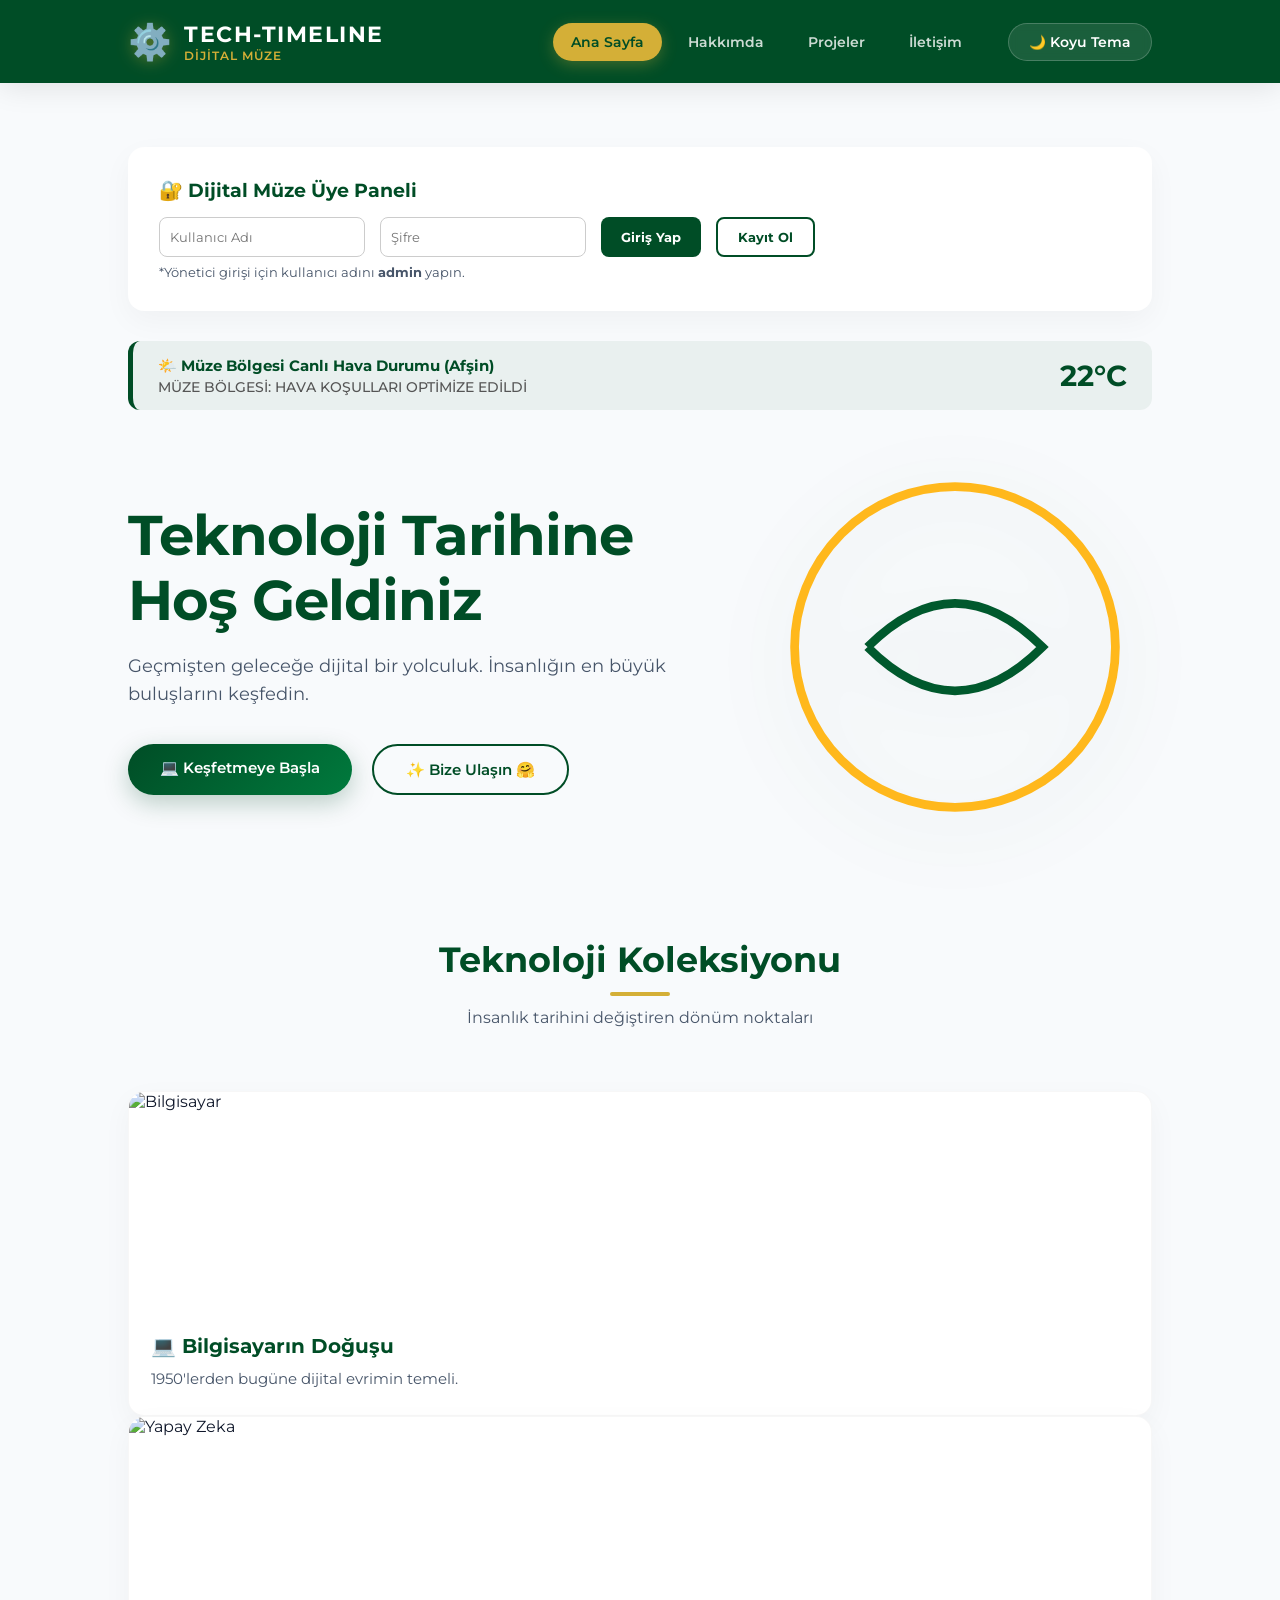
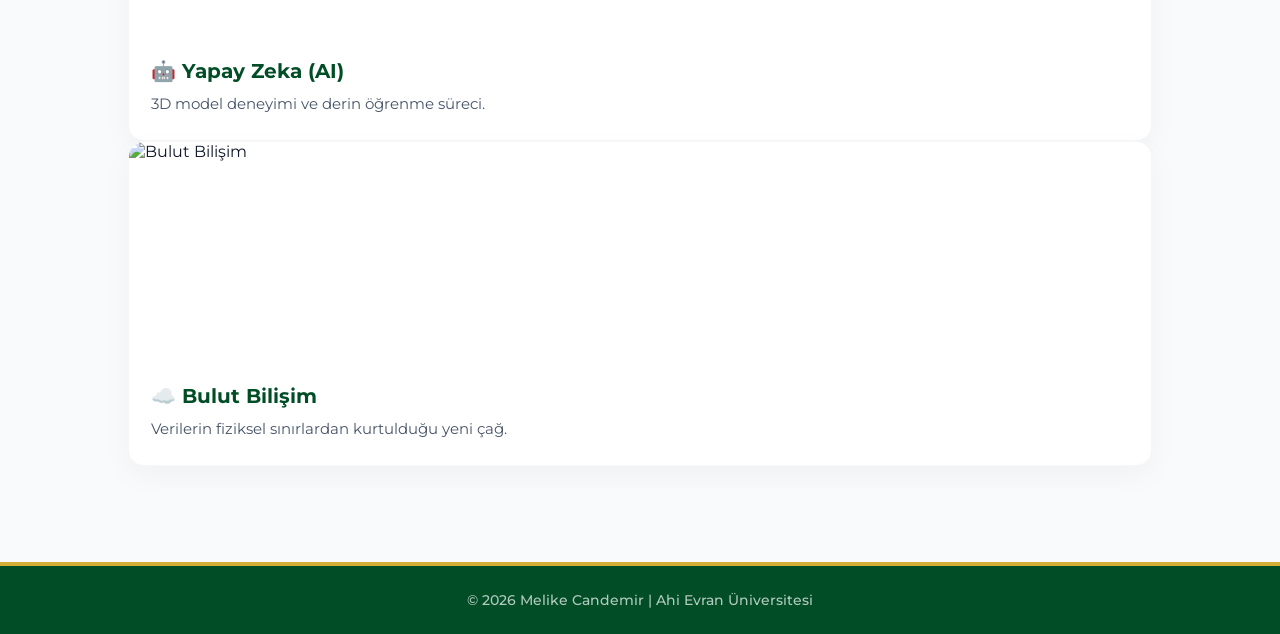
==== index.html @ 8bea4b4e ""( 10 HAZİRAN ) - final çalışması - ( hava durumu veritabanı yönetim arayüzü form elemanları ve list" ====
<!DOCTYPE html>
<html lang="tr">
<head>
    <meta charset="UTF-8">
    <meta name="viewport" content="width=device-width, initial-scale=1.0">
    <title>Tech-Timeline | Dijital Müze</title>
    <link rel="stylesheet" href="assests/css/style.css">
    <link href="https://fonts.googleapis.com/css2?family=Montserrat:wght@400;700&display=swap" rel="stylesheet">
</head>
<body>
    <header class="header">
        <div class="header-content">
            <div class="logo">
                <span class="logo-icon">⚙️</span>
                <div class="logo-text">
                    <h1>TECH-TIMELINE</h1>
                    <p>Dijital Müze</p>
                </div>
            </div>
            <nav class="navigation">
                <div class="menu-toggle" id="mobile-menu">
                    <span class="bar"></span>
                    <span class="bar"></span>
                    <span class="bar"></span>
                </div>
                <ul class="nav-menu">
                    <li><a href="index.html" class="nav-link active">Ana Sayfa</a></li>
                    <li><a href="pages/about.html" class="nav-link">Hakkımda</a></li>
                    <li><a href="pages/project.html" class="nav-link">Projeler</a></li>
                    <li><a href="pages/contact.html" class="nav-link">İletişim</a></li>
                    <li id="user-status-area"></li>
                </ul>
                <button id="theme-toggle" class="theme-btn">🌙 Koyu Tema</button>
            </nav>
        </div>
    </header>

    <main>
        <div id="auth-container" style="background: var(--white); padding: 30px; border-radius: var(--radius); box-shadow: var(--card-shadow); border: 1px solid var(--glass-border); margin-bottom: 30px; font-family: 'Montserrat', sans-serif;">
            <div id="auth-logged-out">
                <h3 style="color: var(--dark-green); margin-bottom: 15px; font-size: 1.2rem;">🔐 Dijital Müze Üye Paneli</h3>
                <div style="display: flex; gap: 15px; flex-wrap: wrap;">
                    <input type="text" id="auth-username" placeholder="Kullanıcı Adı" style="padding: 10px; border-radius: 8px; border: 1px solid #ccc; outline: none; font-family: 'Montserrat';">
                    <input type="password" id="auth-password" placeholder="Şifre" style="padding: 10px; border-radius: 8px; border: 1px solid #ccc; outline: none; font-family: 'Montserrat';">
                    <button id="btn-login" style="background: var(--dark-green); color: white; border: none; padding: 10px 20px; border-radius: 8px; font-weight: bold; cursor: pointer;">Giriş Yap</button>
                    <button id="btn-register" style="background: transparent; color: var(--dark-green); border: 2px solid var(--dark-green); padding: 10px 20px; border-radius: 8px; font-weight: bold; cursor: pointer;">Kayıt Ol</button>
                </div>
                <p style="font-size: 0.8rem; color: var(--text-muted); margin-top: 8px;">*Yönetici girişi için kullanıcı adını <strong>admin</strong> yapın.</p>
            </div>
            <div id="auth-logged-in" style="display: none; justify-content: space-between; align-items: center;">
                <div>
                    <h3 style="color: var(--dark-green); margin: 0;">👋 Hoş Geldiniz, <span id="logged-user-name" style="color: var(--gold);;">Misafir</span>!</h3>
                    <p id="user-role-badge" style="margin: 4px 0 0; font-size: 0.85rem; font-weight: 600; color: var(--text-muted);"></p>
                </div>
                <button id="btn-logout" style="background: #e74c3c; color: white; border: none; padding: 10px 20px; border-radius: 8px; font-weight: bold; cursor: pointer;">Güvenli Çıkış 🚪</button>
            </div>
        </div>

        <div id="weather-section" style="background: rgba(0, 89, 45, 0.06); padding: 15px 25px; border-radius: 12px; margin: 10px auto 30px; max-width: 100%; display: flex; justify-content: space-between; align-items: center; border-left: 5px solid var(--dark-green); font-family: 'Montserrat', sans-serif;">
            <div>
                <h4 style="margin: 0; color: var(--dark-green); font-size: 0.95rem; font-weight: 700;">🌤️ Müze Bölgesi Canlı Hava Durumu (Afşin)</h4>
                <p id="weather-desc" style="margin: 4px 0 0; color: #555; font-size: 0.85rem; font-weight: 500;">Canlı iklim verileri senkronize ediliyor...</p>
            </div>
            <h1 id="weather-temp" style="margin: 0; color: var(--dark-green); font-size: 1.8rem; font-weight: 700;">--°C</h1>
        </div>

        <div id="weather-crud-panel" style="display: none; background: var(--white); padding: 30px; border-radius: var(--radius); box-shadow: var(--card-shadow); border: 1px solid var(--glass-border); margin-bottom: 30px; font-family: 'Montserrat', sans-serif;">
            <h3 style="color: var(--dark-green); margin-bottom: 15px; font-size: 1.2rem;">🌤️ Hava Durumu Veritabanı Yönetimi (CRUD)</h3>
            
            <div style="display: flex; gap: 15px; flex-wrap: wrap; margin-bottom: 20px;">
                <input type="number" id="crud-weather-temp" placeholder="Derece (°C)" style="width: 120px; padding: 10px; border-radius: 8px; border: 1px solid #ccc; outline: none; font-family: 'Montserrat';">
                <input type="text" id="crud-weather-desc" placeholder="Atmosfer Durumu (Örn: Güneşli, Bulutlu)" style="flex: 1; min-width: 200px; padding: 10px; border-radius: 8px; border: 1px solid #ccc; outline: none; font-family: 'Montserrat';">
                <button id="btn-add-weather" style="background: var(--dark-green); color: white; border: none; padding: 10px 25px; border-radius: 8px; font-weight: bold; cursor: pointer;">Veri Ekle / Güncelle</button>
            </div>

            <h4 style="color: var(--gold); margin-bottom: 10px; font-size: 0.95rem; text-transform: uppercase;">🗄️ Veritabanı Kayıtlı İklim Listesi</h4>
            <div id="crud-weather-list" style="display: flex; flex-direction: column; gap: 10px;">
                </div>
        </div>

        <section class="hero">
            <div class="hero-content">
                <div class="hero-text">
                    <h2 class="hero-title">Teknoloji Tarihine Hoş Geldiniz</h2>
                    <p class="hero-subtitle">Geçmişten geleceğe dijital bir yolculuk. İnsanlığın en büyük buluşlarını keşfedin.</p>
                    <div class="hero-buttons">
                        <a href="pages/project.html" class="btn btn-primary">💻 Keşfetmeye Başla</a>
                        <a href="pages/contact.html" class="btn btn-secondary">✨ Bize Ulaşın 🤗</a>
                    </div>
                </div>
                <div class="hero-visual">
                    <div class="floating-element">
                        <svg width="350" height="350" viewBox="0 0 120 120">
                            <circle cx="60" cy="60" r="55" fill="none" stroke="#FFB81C" stroke-width="3"/>
                            <path d="M30 60 Q60 30 90 60 Q60 90 30 60" fill="none" stroke="#00592D" stroke-width="3"/>
                        </svg>
                    </div>
                </div>
            </div>
        </section>

        <section class="innovations">
            <div class="section-header">
                <h2>Teknoloji Koleksiyonu</h2>
                <p>İnsanlık tarihini değiştiren dönüm noktaları</p>
            </div>
            
            <div class="card-grid">
                <a href="pages/computer-history.html" class="card-link">
                    <div class="card">
                        <div class="card-image">
                            <img src="https://images.unsplash.com/photo-1550745165-9bc0b252726f?q=80&w=1200" alt="Bilgisayar">
                        </div>
                        <h3>💻 Bilgisayarın Doğuşu</h3>
                        <p>1950'lerden bugüne dijital evrimin temeli.</p>
                    </div>
                </a>

                <a href="pages/ai-history.html" class="card-link">
                    <div class="card">
                        <div class="card-image">
                            <img src="https://images.unsplash.com/photo-1677442136019-21780ecad995?q=80&w=1200" alt="Yapay Zeka">
                        </div>
                        <h3>🤖 Yapay Zeka (AI)</h3>
                        <p>3D model deneyimi ve derin öğrenme süreci.</p>
                    </div>
                </a>

                <a href="pages/cloud-history.html" class="card-link">
                    <div class="card">
                        <div class="card-image">
                            <img src="https://images.unsplash.com/photo-1544197150-b99a580bb7a8?q=80&w=1200" alt="Bulut Bilişim">
                        </div>
                        <h3>☁️ Bulut Bilişim</h3>
                        <p>Verilerin fiziksel sınırlardan kurtulduğu yeni çağ.</p>
                    </div>
                </a>
            </div>
        </section>
    </main>

    <div id="custom-toast" style="display: none; position: fixed; bottom: 30px; right: 30px; background: #004d26; color: white; padding: 16px 28px; border-radius: 30px; box-shadow: 0 10px 30px rgba(0,0,0,0.2); border: 2px solid #d4af37; font-family: 'Montserrat'; font-weight: 600; z-index: 9999; animation: slideIn 0.4s ease;"></div>

    <style>
        @keyframes slideIn { from { transform: translateY(50px); opacity: 0; } to { transform: translateY(0); opacity: 1; } }
    </style>

    <footer class="footer">
        <p>&copy; 2026 Melike Candemir | Ahi Evran Üniversitesi</p>
    </footer>

    <script src="assests/js/main.js"></script>
</body>
</html>
---- assests/css/style.css ----
/* Tech-Timeline Kurumsal ve Fütüristik Yeni Nesil Tasarım */
@import url('https://fonts.googleapis.com/css2?family=Montserrat:wght@300;400;600;700&display=swap');

:root {
    --dark-green: #004d26;
    --light-green: #007a3d;
    --gold: #d4af37;
    --gold-hover: #b89225;
    --bg-light: #f8fafc;
    --text-dark: #0f172a;
    --text-muted: #475569;
    --white: #ffffff;
    --card-shadow: 0 10px 30px rgba(0, 0, 0, 0.04);
    --glass-bg: rgba(255, 255, 255, 0.85);
    --glass-border: rgba(255, 255, 255, 0.4);
    --radius: 16px;
    --transition: all 0.4s cubic-bezier(0.16, 1, 0.3, 1);
}

/* Karanlık Mod Renk Paleti */
.dark-mode {
    --bg-light: #0b0f19;
    --text-dark: #f8fafc;
    --text-muted: #94a3b8;
    --white: #131c2e;
    --card-shadow: 0 10px 30px rgba(0, 0, 0, 0.3);
    --glass-bg: rgba(19, 28, 46, 0.8);
    --glass-border: rgba(255, 255, 255, 0.05);
}

* { margin: 0; padding: 0; box-sizing: border-box; font-family: 'Montserrat', sans-serif; }
body { background-color: var(--bg-light); color: var(--text-dark); transition: var(--transition); min-height: 100vh; display: flex; flex-direction: column; overflow-x: hidden; }

/* Şık Header ve Navigasyon */
.header { 
    background: var(--dark-green); 
    padding: 20px 10%; 
    box-shadow: 0 4px 30px rgba(0, 0, 0, 0.1); 
    position: sticky; 
    top: 0; 
    z-index: 1000;
}
.header-content { display: flex; justify-content: space-between; align-items: center; }
.logo { display: flex; align-items: center; gap: 12px; }
.logo-icon { font-size: 2.2rem; filter: drop-shadow(0 2px 8px rgba(212,175,55,0.4)); }
.logo-text h1 { font-size: 1.4rem; font-weight: 700; letter-spacing: 1.5px; color: #ffffff; }
.logo-text p { font-size: 0.75rem; color: var(--gold); font-weight: 600; text-transform: uppercase; letter-spacing: 1px; }

.navigation { display: flex; align-items: center; gap: 20px; }
.nav-menu { display: flex; list-style: none; gap: 8px; align-items: center; }
.nav-link { 
    color: rgba(255, 255, 255, 0.8); 
    text-decoration: none; 
    font-weight: 600; 
    font-size: 0.9rem; 
    transition: var(--transition); 
    padding: 10px 18px; 
    border-radius: 30px; 
}
.nav-link:hover, .nav-link.active { 
    color: var(--dark-green); 
    background: var(--gold); 
    box-shadow: 0 4px 15px rgba(212, 175, 55, 0.3);
}

/* Yenilenen Tema Değiştirme Butonu */
.theme-btn { 
    background: rgba(255, 255, 255, 0.1); 
    border: 1px solid rgba(255, 255, 255, 0.2); 
    color: #ffffff; 
    padding: 10px 20px; 
    border-radius: 30px; 
    cursor: pointer; 
    font-weight: 600; 
    font-size: 0.85rem;
    transition: var(--transition); 
    backdrop-filter: blur(5px);
}
.theme-btn:hover { background: #ffffff; color: var(--dark-green); transform: translateY(-2px); }

/* Mobil Hamburger Menü İkonu */
.menu-toggle { display: none; flex-direction: column; gap: 6px; cursor: pointer; }
.bar { width: 28px; height: 3px; background-color: #ffffff; border-radius: 4px; transition: var(--transition); }

@media (max-width: 992px) {
    .menu-toggle { display: flex; }
    .nav-menu { 
        display: none; 
        position: absolute; 
        top: 100%; 
        left: 0; 
        width: 100%; 
        background: var(--dark-green); 
        flex-direction: column; 
        padding: 20px; 
        gap: 12px; 
        box-shadow: 0 15px 30px rgba(0,0,0,0.2); 
        border-top: 1px solid rgba(255,255,255,0.1);
    }
    .navigation.active .nav-menu { display: flex; }
}

/* Premium Hero Alanı */
main { flex-grow: 1; padding: 4rem 10%; width: 100%; max-width: 1400px; margin: 0 auto; }
.hero { display: flex; align-items: center; justify-content: space-between; gap: 60px; padding: 2rem 0; width: 100%; }
.hero-content { display: flex; align-items: center; justify-content: space-between; width: 100%; gap: 40px; flex-wrap: wrap; }
.hero-text { flex: 1.2; min-width: 320px; }
.hero-title { font-size: 3.5rem; color: var(--dark-green); font-weight: 700; line-height: 1.15; letter-spacing: -1px; }
.dark-mode .hero-title { color: var(--gold); }
.hero-subtitle { margin: 20px 0 35px; color: var(--text-muted); font-size: 1.1rem; line-height: 1.6; font-weight: 400; }

/* Şık Butonlar */
.hero-buttons { display: flex; gap: 20px; }
.btn { padding: 14px 32px; border-radius: 50px; text-decoration: none; font-weight: 600; font-size: 0.95rem; transition: var(--transition); text-align: center; }
.btn-primary { 
    background: linear-gradient(135deg, var(--dark-green), var(--light-green)); 
    color: #ffffff; 
    box-shadow: 0 8px 25px rgba(0, 77, 38, 0.25); 
}
.btn-primary:hover { transform: translateY(-3px); box-shadow: 0 12px 30px rgba(0, 77, 38, 0.4); }
.btn-secondary { 
    border: 2px solid var(--dark-green); 
    color: var(--dark-green); 
    background: transparent;
}
.dark-mode .btn-secondary { border-color: var(--gold); color: var(--gold); }
.btn-secondary:hover { background: rgba(0, 77, 38, 0.05); transform: translateY(-3px); }
.dark-mode .btn-secondary:hover { background: rgba(212, 175, 55, 0.05); }

/* Sanatsal Kinetik SVG Görsel Alanı */
.hero-visual { flex: 0.8; display: flex; justify-content: center; min-width: 300px; }
.floating-element { 
    animation: floatAnim 6s ease-in-out infinite; 
    filter: drop-shadow(0 15px 35px rgba(0, 77, 38, 0.15));
}
.dark-mode .floating-element { filter: drop-shadow(0 15px 35px rgba(212, 175, 55, 0.1)); }

@keyframes floatAnim {
    0% { transform: translateY(0px) rotate(0deg); }
    50% { transform: translateY(-15px) rotate(3deg); }
    100% { transform: translateY(0px) rotate(0deg); }
}

/* Koleksiyon Başlığı */
.innovations { padding: 5rem 0 2rem; }
.section-header { text-align: center; margin-bottom: 4rem; }
.section-header h2 { font-size: 2.2rem; color: var(--dark-green); font-weight: 700; position: relative; display: inline-block; padding-bottom: 15px; }
.dark-mode .section-header h2 { color: var(--gold); }
.section-header h2::after { content: ''; position: absolute; bottom: 0; left: 50%; transform: translateX(-50%); width: 60px; height: 4px; background: var(--gold); border-radius: 2px; }
.section-header p { margin-top: 12px; color: var(--text-muted); font-size: 1rem; }

/* Premium Kart Izgarası ve Akıllı Kartlar */
.cards-grid { display: grid; grid-template-columns: repeat(auto-fit, minmax(320px, 1fr)); gap: 35px; width: 100%; }
.card-link { text-decoration: none; color: inherit; display: block; }
.card { 
    background: var(--white); 
    border-radius: var(--radius); 
    box-shadow: var(--card-shadow); 
    transition: var(--transition); 
    overflow: hidden; 
    display: flex; 
    flex-direction: column; 
    border: 1px solid rgba(0, 0, 0, 0.03);
    height: 100%;
}
.dark-mode .card { border-color: rgba(255, 255, 255, 0.03); }
.card-image { height: 220px; overflow: hidden; position: relative; }
.card-image img { width: 100%; height: 100%; object-fit: cover; transition: var(--transition); }
.card h3 { padding: 22px 22px 10px; font-size: 1.25rem; color: var(--dark-green); font-weight: 700; transition: var(--transition); }
.dark-mode .card h3 { color: var(--gold); }
.card p { padding: 0 22px 25px; color: var(--text-muted); font-size: 0.92rem; line-height: 1.5; }

/* Kart Hover Efektleri */
.card-link:hover .card { transform: translateY(-8px); box-shadow: 0 20px 40px rgba(0, 0, 0, 0.08); border-color: var(--gold); }
.dark-mode .card-link:hover .card { box-shadow: 0 20px 40px rgba(0, 0, 0, 0.4); }
.card-link:hover .card-image img { transform: scale(1.06); }

/* Minimalist ve Sabit Footer */
.footer { 
    background: var(--dark-green); 
    color: rgba(255, 255, 255, 0.7); 
    text-align: center; 
    padding: 25px; 
    font-size: 0.9rem; 
    font-weight: 500;
    border-top: 4px solid var(--gold); 
    margin-top: auto; 
    width: 100%;
}

/* Ekran Esneklik Ayarları */
@media (max-width: 768px) {
    .hero-title { font-size: 2.5rem; }
    main { padding: 2rem 5%; }
    .header { padding: 15px 5%; }
}
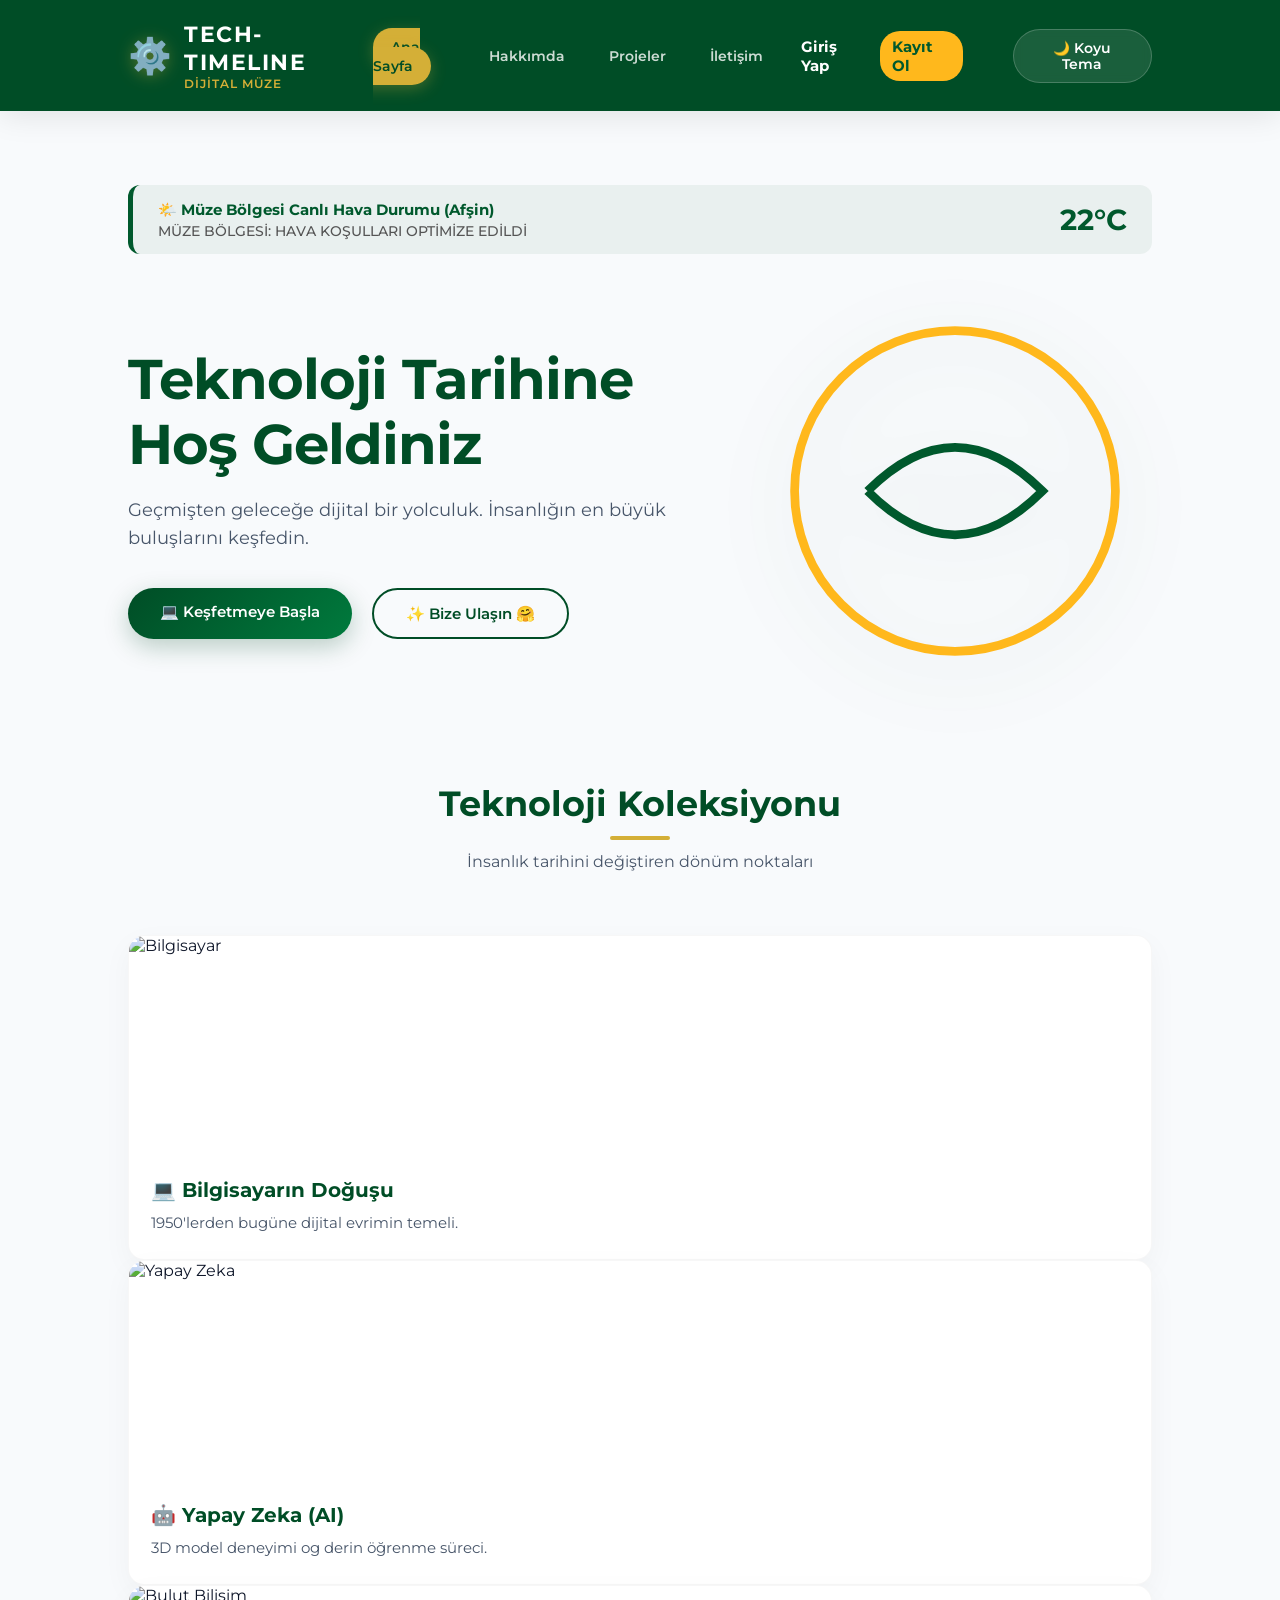
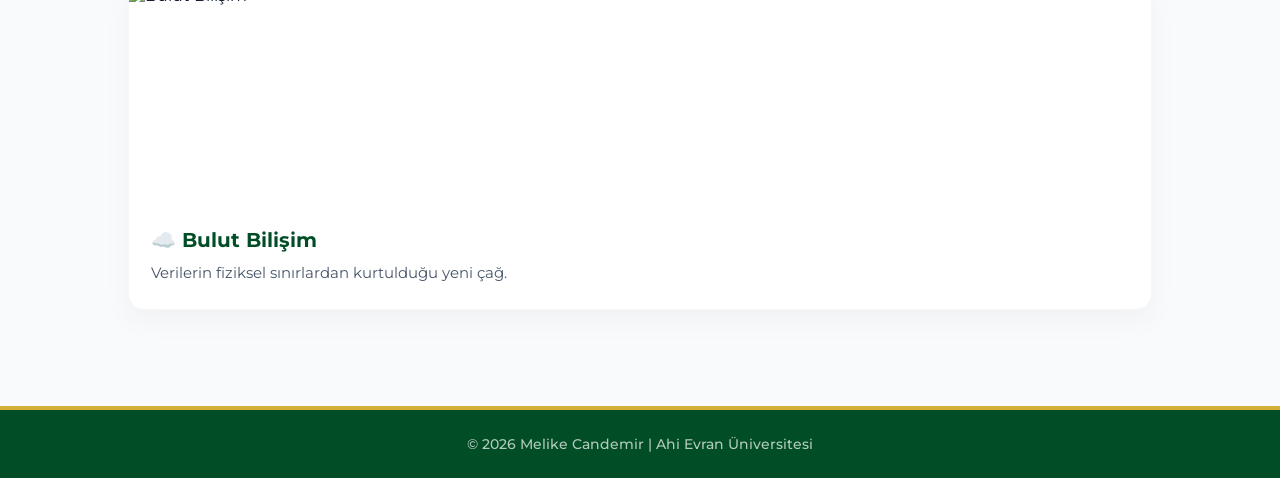
==== commit 3e0020c2: ""( 10 HAZİRAN ) - final çalışması - ( giriş ve kayıt modalları ile genişletilmiş form alanları menü " ====
--- a/index.html
+++ b/index.html
@@ -6,6 +6,46 @@
     <title>Tech-Timeline | Dijital Müze</title>
     <link rel="stylesheet" href="assests/css/style.css">
     <link href="https://fonts.googleapis.com/css2?family=Montserrat:wght@400;700&display=swap" rel="stylesheet">
+    <style>
+        /* Açılır Pencere (Modal) Tasarımları */
+        .muze-modal {
+            display: none;
+            position: fixed;
+            z-index: 10000;
+            left: 0; top: 0; width: 100%; height: 100%;
+            background-color: rgba(0,0,0,0.5);
+            font-family: 'Montserrat', sans-serif;
+        }
+        .muze-modal-content {
+            background-color: #fff;
+            margin: 10% auto;
+            padding: 30px;
+            border-radius: 12px;
+            width: 90%; max-width: 400px;
+            box-shadow: 0 5px 15px rgba(0,0,0,0.3);
+            position: relative;
+        }
+        .muze-modal-close {
+            position: absolute; right: 20px; top: 15px;
+            font-size: 1.5rem; cursor: pointer; color: #666;
+        }
+        .muze-input {
+            width: 100%; padding: 10px; margin: 10px 0;
+            border: 1px solid #ccc; border-radius: 8px;
+            font-family: 'Montserrat'; outline: none; box-sizing: border-box;
+        }
+        .muze-btn-submit {
+            width: 100%; padding: 12px; background: #00592D;
+            color: white; border: none; border-radius: 8px;
+            font-weight: bold; cursor: pointer; font-family: 'Montserrat';
+        }
+        .nav-auth-btn {
+            color: white; text-decoration: none; font-weight: 700;
+            font-size: 0.95rem; margin-right: 15px; cursor: pointer;
+            transition: color 0.3s;
+        }
+        .nav-auth-btn:hover { color: #FFB81C; }
+    </style>
 </head>
 <body>
     <header class="header">
@@ -28,54 +68,31 @@
                     <li><a href="pages/about.html" class="nav-link">Hakkımda</a></li>
                     <li><a href="pages/project.html" class="nav-link">Projeler</a></li>
                     <li><a href="pages/contact.html" class="nav-link">İletişim</a></li>
-                    <li id="user-status-area"></li>
                 </ul>
+                
+                <div style="display: flex; align-items: center; margin-right: 15px;">
+                    <div id="nav-auth-logged-out" style="display: flex; align-items: center;">
+                        <span id="trigger-login-modal" class="nav-auth-btn">Giriş Yap</span>
+                        <span id="trigger-register-modal" class="nav-auth-btn" style="background: #FFB81C; color: #00592D; padding: 6px 12px; border-radius: 20px;">Kayıt Ol</span>
+                    </div>
+                    <div id="nav-auth-logged-in" style="display: none; align-items: center;">
+                        <span id="nav-welcome-text" style="color: #FFB81C; font-weight: 700; margin-right: 15px; font-size: 0.95rem;"></span>
+                        <span id="btn-logout" class="nav-auth-btn" style="background: #e74c3c; padding: 6px 12px; border-radius: 20px;">Çıkış 🚪</span>
+                    </div>
+                </div>
+
                 <button id="theme-toggle" class="theme-btn">🌙 Koyu Tema</button>
             </nav>
         </div>
     </header>
 
     <main>
-        <div id="auth-container" style="background: var(--white); padding: 30px; border-radius: var(--radius); box-shadow: var(--card-shadow); border: 1px solid var(--glass-border); margin-bottom: 30px; font-family: 'Montserrat', sans-serif;">
-            <div id="auth-logged-out">
-                <h3 style="color: var(--dark-green); margin-bottom: 15px; font-size: 1.2rem;">🔐 Dijital Müze Üye Paneli</h3>
-                <div style="display: flex; gap: 15px; flex-wrap: wrap;">
-                    <input type="text" id="auth-username" placeholder="Kullanıcı Adı" style="padding: 10px; border-radius: 8px; border: 1px solid #ccc; outline: none; font-family: 'Montserrat';">
-                    <input type="password" id="auth-password" placeholder="Şifre" style="padding: 10px; border-radius: 8px; border: 1px solid #ccc; outline: none; font-family: 'Montserrat';">
-                    <button id="btn-login" style="background: var(--dark-green); color: white; border: none; padding: 10px 20px; border-radius: 8px; font-weight: bold; cursor: pointer;">Giriş Yap</button>
-                    <button id="btn-register" style="background: transparent; color: var(--dark-green); border: 2px solid var(--dark-green); padding: 10px 20px; border-radius: 8px; font-weight: bold; cursor: pointer;">Kayıt Ol</button>
-                </div>
-                <p style="font-size: 0.8rem; color: var(--text-muted); margin-top: 8px;">*Yönetici girişi için kullanıcı adını <strong>admin</strong> yapın.</p>
-            </div>
-            <div id="auth-logged-in" style="display: none; justify-content: space-between; align-items: center;">
-                <div>
-                    <h3 style="color: var(--dark-green); margin: 0;">👋 Hoş Geldiniz, <span id="logged-user-name" style="color: var(--gold);;">Misafir</span>!</h3>
-                    <p id="user-role-badge" style="margin: 4px 0 0; font-size: 0.85rem; font-weight: 600; color: var(--text-muted);"></p>
-                </div>
-                <button id="btn-logout" style="background: #e74c3c; color: white; border: none; padding: 10px 20px; border-radius: 8px; font-weight: bold; cursor: pointer;">Güvenli Çıkış 🚪</button>
-            </div>
-        </div>
-
-        <div id="weather-section" style="background: rgba(0, 89, 45, 0.06); padding: 15px 25px; border-radius: 12px; margin: 10px auto 30px; max-width: 100%; display: flex; justify-content: space-between; align-items: center; border-left: 5px solid var(--dark-green); font-family: 'Montserrat', sans-serif;">
+        <div id="weather-section" style="background: rgba(0, 89, 45, 0.06); padding: 15px 25px; border-radius: 12px; margin: 10px auto 30px; max-width: 100%; display: flex; justify-content: space-between; align-items: center; border-left: 5px solid #00592D; font-family: 'Montserrat', sans-serif;">
             <div>
-                <h4 style="margin: 0; color: var(--dark-green); font-size: 0.95rem; font-weight: 700;">🌤️ Müze Bölgesi Canlı Hava Durumu (Afşin)</h4>
+                <h4 style="margin: 0; color: #00592D; font-size: 0.95rem; font-weight: 700;">🌤️ Müze Bölgesi Canlı Hava Durumu (Afşin)</h4>
                 <p id="weather-desc" style="margin: 4px 0 0; color: #555; font-size: 0.85rem; font-weight: 500;">Canlı iklim verileri senkronize ediliyor...</p>
             </div>
-            <h1 id="weather-temp" style="margin: 0; color: var(--dark-green); font-size: 1.8rem; font-weight: 700;">--°C</h1>
-        </div>
-
-        <div id="weather-crud-panel" style="display: none; background: var(--white); padding: 30px; border-radius: var(--radius); box-shadow: var(--card-shadow); border: 1px solid var(--glass-border); margin-bottom: 30px; font-family: 'Montserrat', sans-serif;">
-            <h3 style="color: var(--dark-green); margin-bottom: 15px; font-size: 1.2rem;">🌤️ Hava Durumu Veritabanı Yönetimi (CRUD)</h3>
-            
-            <div style="display: flex; gap: 15px; flex-wrap: wrap; margin-bottom: 20px;">
-                <input type="number" id="crud-weather-temp" placeholder="Derece (°C)" style="width: 120px; padding: 10px; border-radius: 8px; border: 1px solid #ccc; outline: none; font-family: 'Montserrat';">
-                <input type="text" id="crud-weather-desc" placeholder="Atmosfer Durumu (Örn: Güneşli, Bulutlu)" style="flex: 1; min-width: 200px; padding: 10px; border-radius: 8px; border: 1px solid #ccc; outline: none; font-family: 'Montserrat';">
-                <button id="btn-add-weather" style="background: var(--dark-green); color: white; border: none; padding: 10px 25px; border-radius: 8px; font-weight: bold; cursor: pointer;">Veri Ekle / Güncelle</button>
-            </div>
-
-            <h4 style="color: var(--gold); margin-bottom: 10px; font-size: 0.95rem; text-transform: uppercase;">🗄️ Veritabanı Kayıtlı İklim Listesi</h4>
-            <div id="crud-weather-list" style="display: flex; flex-direction: column; gap: 10px;">
-                </div>
+            <h1 id="weather-temp" style="margin: 0; color: #00592D; font-size: 1.8rem; font-weight: 700;">--°C</h1>
         </div>
 
         <section class="hero">
@@ -122,7 +139,7 @@
                             <img src="https://images.unsplash.com/photo-1677442136019-21780ecad995?q=80&w=1200" alt="Yapay Zeka">
                         </div>
                         <h3>🤖 Yapay Zeka (AI)</h3>
-                        <p>3D model deneyimi ve derin öğrenme süreci.</p>
+                        <p>3D model deneyimi og derin öğrenme süreci.</p>
                     </div>
                 </a>
 
@@ -139,6 +156,28 @@
         </section>
     </main>
 
+    <div id="login-modal" class="muze-modal">
+        <div class="muze-modal-content">
+            <span id="close-login" class="muze-modal-close">&times;</span>
+            <h3 style="color: #00592D; margin-top: 0; border-bottom: 2px solid #FFB81C; padding-bottom: 8px;">🔑 Üye Girişi</h3>
+            <input type="text" id="login-username" class="muze-input" placeholder="Kullanıcı Adı">
+            <input type="password" id="login-password" class="muze-input" placeholder="Şifre">
+            <button id="btn-submit-login" class="muze-btn-submit" style="margin-top: 15px;">Giriş Yap</button>
+        </div>
+    </div>
+
+    <div id="register-modal" class="muze-modal">
+        <div class="muze-modal-content">
+            <span id="close-register" class="muze-modal-close">&times;</span>
+            <h3 style="color: #00592D; margin-top: 0; border-bottom: 2px solid #FFB81C; padding-bottom: 8px;">📝 Yeni Üye Kaydı</h3>
+            <input type="text" id="reg-fullname" class="muze-input" placeholder="Ad Soyad">
+            <input type="email" id="reg-email" class="muze-input" placeholder="E-posta Adresi">
+            <input type="text" id="reg-username" class="muze-input" placeholder="Kullanıcı Adı">
+            <input type="password" id="reg-password" class="muze-input" placeholder="Şifre">
+            <button id="btn-submit-register" class="muze-btn-submit" style="margin-top: 15px;">Hesap Oluştur</button>
+        </div>
+    </div>
+
     <div id="custom-toast" style="display: none; position: fixed; bottom: 30px; right: 30px; background: #004d26; color: white; padding: 16px 28px; border-radius: 30px; box-shadow: 0 10px 30px rgba(0,0,0,0.2); border: 2px solid #d4af37; font-family: 'Montserrat'; font-weight: 600; z-index: 9999; animation: slideIn 0.4s ease;"></div>
 
     <style>
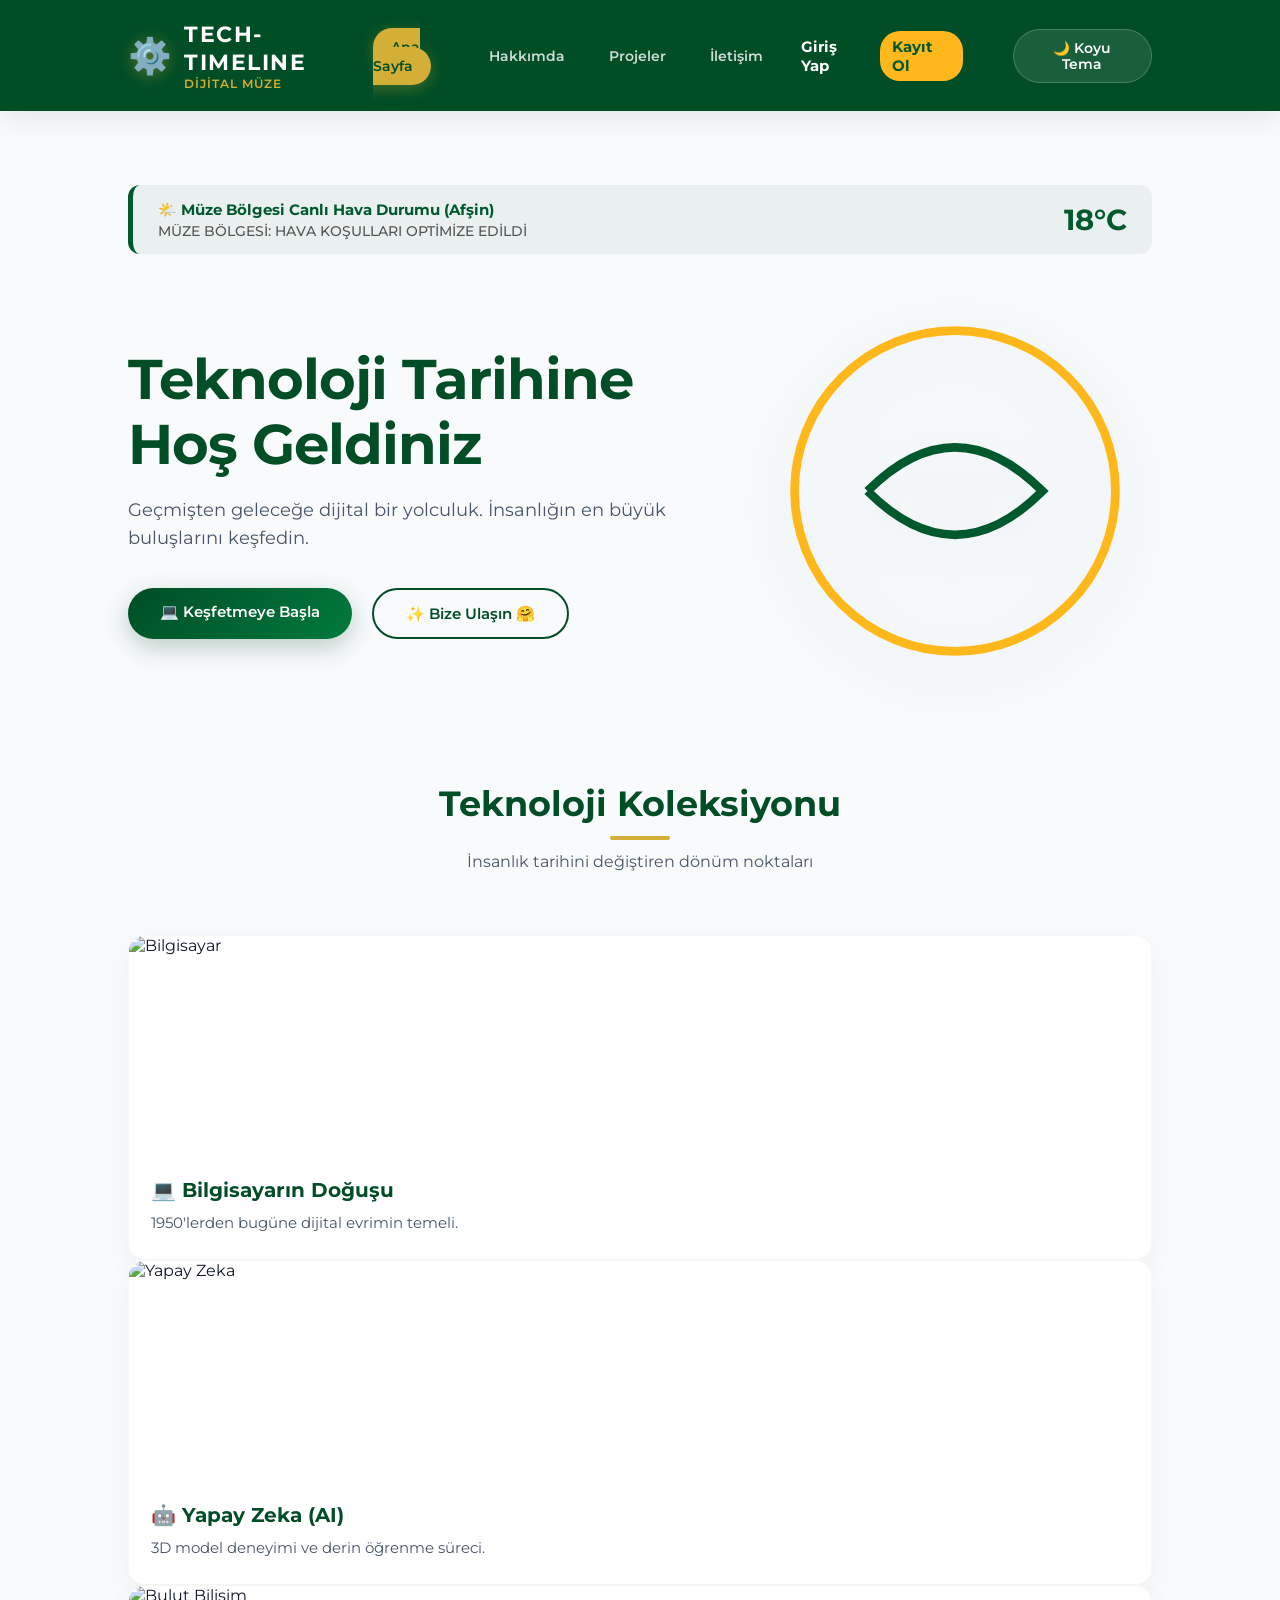
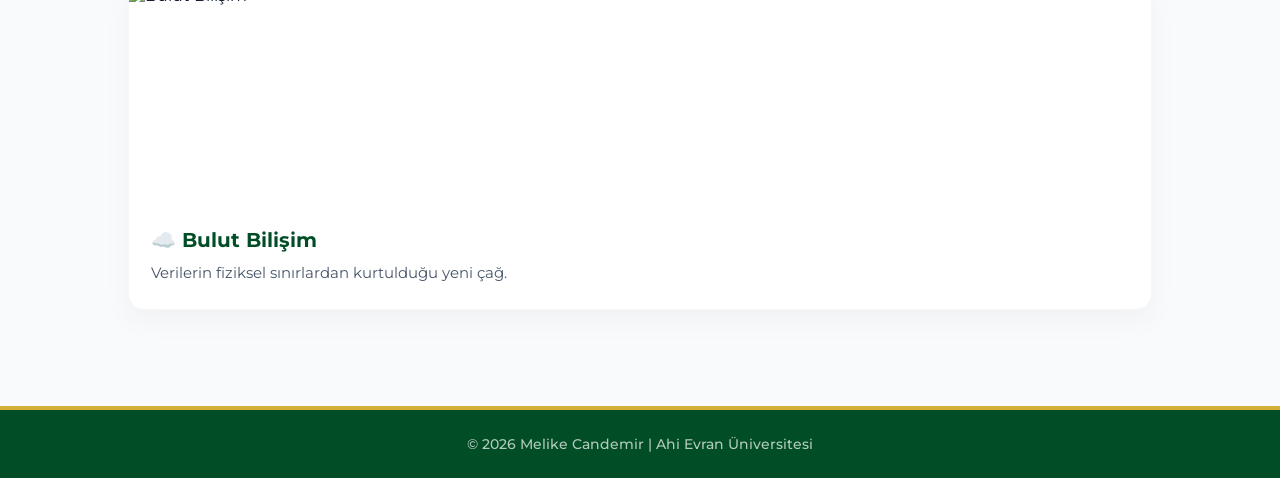
==== commit dfe09c8a: "10 HAZİRAN index.html güncellmesi 1" ====
--- a/index.html
+++ b/index.html
@@ -18,10 +18,10 @@
         }
         .muze-modal-content {
             background-color: #fff;
-            margin: 10% auto;
+            margin: 5% auto;
             padding: 30px;
             border-radius: 12px;
-            width: 90%; max-width: 400px;
+            width: 90%; max-width: 420px;
             box-shadow: 0 5px 15px rgba(0,0,0,0.3);
             position: relative;
         }
@@ -30,7 +30,7 @@
             font-size: 1.5rem; cursor: pointer; color: #666;
         }
         .muze-input {
-            width: 100%; padding: 10px; margin: 10px 0;
+            width: 100%; padding: 10px; margin: 8px 0;
             border: 1px solid #ccc; border-radius: 8px;
             font-family: 'Montserrat'; outline: none; box-sizing: border-box;
         }
@@ -45,6 +45,25 @@
             transition: color 0.3s;
         }
         .nav-auth-btn:hover { color: #FFB81C; }
+        
+        /* Profil Menü Alanı */
+        #trigger-profile-modal {
+            display: flex;
+            align-items: center;
+            gap: 8px;
+            cursor: pointer;
+            color: #FFB81C;
+            font-weight: 700;
+            margin-right: 15px;
+            font-size: 0.95rem;
+        }
+        .nav-avatar {
+            width: 30px;
+            height: 30px;
+            border-radius: 50%;
+            object-fit: cover;
+            border: 1.5px solid #FFB81C;
+        }
     </style>
 </head>
 <body>
@@ -76,7 +95,11 @@
                         <span id="trigger-register-modal" class="nav-auth-btn" style="background: #FFB81C; color: #00592D; padding: 6px 12px; border-radius: 20px;">Kayıt Ol</span>
                     </div>
                     <div id="nav-auth-logged-in" style="display: none; align-items: center;">
-                        <span id="nav-welcome-text" style="color: #FFB81C; font-weight: 700; margin-right: 15px; font-size: 0.95rem;"></span>
+                        <div id="trigger-profile-modal">
+                            <img id="nav-user-avatar" src="" class="nav-avatar" style="display: none;">
+                            <span id="nav-user-avatar-placeholder">👤</span>
+                            <span id="nav-welcome-text"></span>
+                        </div>
                         <span id="btn-logout" class="nav-auth-btn" style="background: #e74c3c; padding: 6px 12px; border-radius: 20px;">Çıkış 🚪</span>
                     </div>
                 </div>
@@ -139,7 +162,7 @@
                             <img src="https://images.unsplash.com/photo-1677442136019-21780ecad995?q=80&w=1200" alt="Yapay Zeka">
                         </div>
                         <h3>🤖 Yapay Zeka (AI)</h3>
-                        <p>3D model deneyimi og derin öğrenme süreci.</p>
+                        <p>3D model deneyimi ve derin öğrenme süreci.</p>
                     </div>
                 </a>
 
@@ -178,11 +201,32 @@
         </div>
     </div>
 
-    <div id="custom-toast" style="display: none; position: fixed; bottom: 30px; right: 30px; background: #004d26; color: white; padding: 16px 28px; border-radius: 30px; box-shadow: 0 10px 30px rgba(0,0,0,0.2); border: 2px solid #d4af37; font-family: 'Montserrat'; font-weight: 600; z-index: 9999; animation: slideIn 0.4s ease;"></div>
-
-    <style>
-        @keyframes slideIn { from { transform: translateY(50px); opacity: 0; } to { transform: translateY(0); opacity: 1; } }
-    </style>
+    <div id="profile-modal" class="muze-modal">
+        <div class="muze-modal-content">
+            <span id="close-profile" class="muze-modal-close">&times;</span>
+            <h3 style="color: #00592D; margin-top: 0; border-bottom: 2px solid #FFB81C; padding-bottom: 8px;">⚙️ Profil & Bilgi Yönetimi</h3>
+            
+            <div style="text-align: center; margin: 15px 0;">
+                <img id="profile-modal-preview" src="" style="width: 80px; height: 80px; border-radius: 50%; object-fit: cover; display: none; margin: 0 auto 10px; border: 2px solid #00592D;">
+                <label style="background: rgba(0,89,45,0.1); color: #00592D; padding: 6px 12px; border-radius: 20px; font-size: 0.8rem; font-weight: 700; cursor: pointer;">
+                    📸 Profil Fotoğrafı Seç
+                    <input type="file" id="profile-photo-input" accept="image/*" style="display: none;">
+                </label>
+            </div>
+
+            <h4 style="color: #FFB81C; margin: 10px 0 5px; font-size: 0.85rem; text-transform: uppercase;">🔒 Üyelik Bilgilerim</h4>
+            <input type="text" id="profile-fullname" class="muze-input" placeholder="Ad Soyad">
+            <input type="email" id="profile-email" class="muze-input" placeholder="E-posta Adresi">
+            
+            <h4 style="color: #FFB81C; margin: 15px 0 5px; font-size: 0.85rem; text-transform: uppercase;">🌤️ Manüel İklim Değiştirici (Veritabanı)</h4>
+            <input type="number" id="profile-weather-temp" class="muze-input" placeholder="Derece (°C) Örn: 24">
+            <input type="text" id="profile-weather-desc" class="muze-input" placeholder="Hava Durumu Örn: Güneşli ve Açık">
+
+            <button id="btn-submit-profile" class="muze-btn-submit" style="margin-top: 15px; background: #FFB81C; color: #00592D;">Değişiklikleri Kaydet</button>
+        </div>
+    </div>
+
+    <div id="custom-toast" style="display: none;"></div>
 
     <footer class="footer">
         <p>&copy; 2026 Melike Candemir | Ahi Evran Üniversitesi</p>
--- a/assests/css/style.css
+++ b/assests/css/style.css
@@ -194,3 +194,32 @@
     main { padding: 2rem 5%; }
     .header { padding: 15px 5%; }
 }
+/* --- PREMIUM TOAST BİLDİRİM KUTUSU STİLLERİ --- */
+#custom-toast {
+    position: fixed !important;
+    bottom: 30px !important;
+    right: 30px !important;
+    background-color: #00592D !important; /* Müze Yeşili */
+    color: #ffffff !important;
+    padding: 16px 28px !important;
+    border-radius: 50px !important;
+    box-shadow: 0 10px 30px rgba(0, 0, 0, 0.25) !important;
+    border: 2px solid #FFB81C !important; /* Altın Sarısı Şerit */
+    font-family: 'Montserrat', sans-serif !important;
+    font-weight: 600 !important;
+    font-size: 0.95rem !important;
+    z-index: 999999 !important; /* Her şeyin önünde gözüksün */
+    display: none;
+    animation: toastSlaytGiris 0.4s ease-out;
+}
+
+@keyframes toastSlaytGiris {
+    from {
+        transform: translateY(50px);
+        opacity: 0;
+    }
+    to {
+        transform: translateY(0);
+        opacity: 1;
+    }
+}
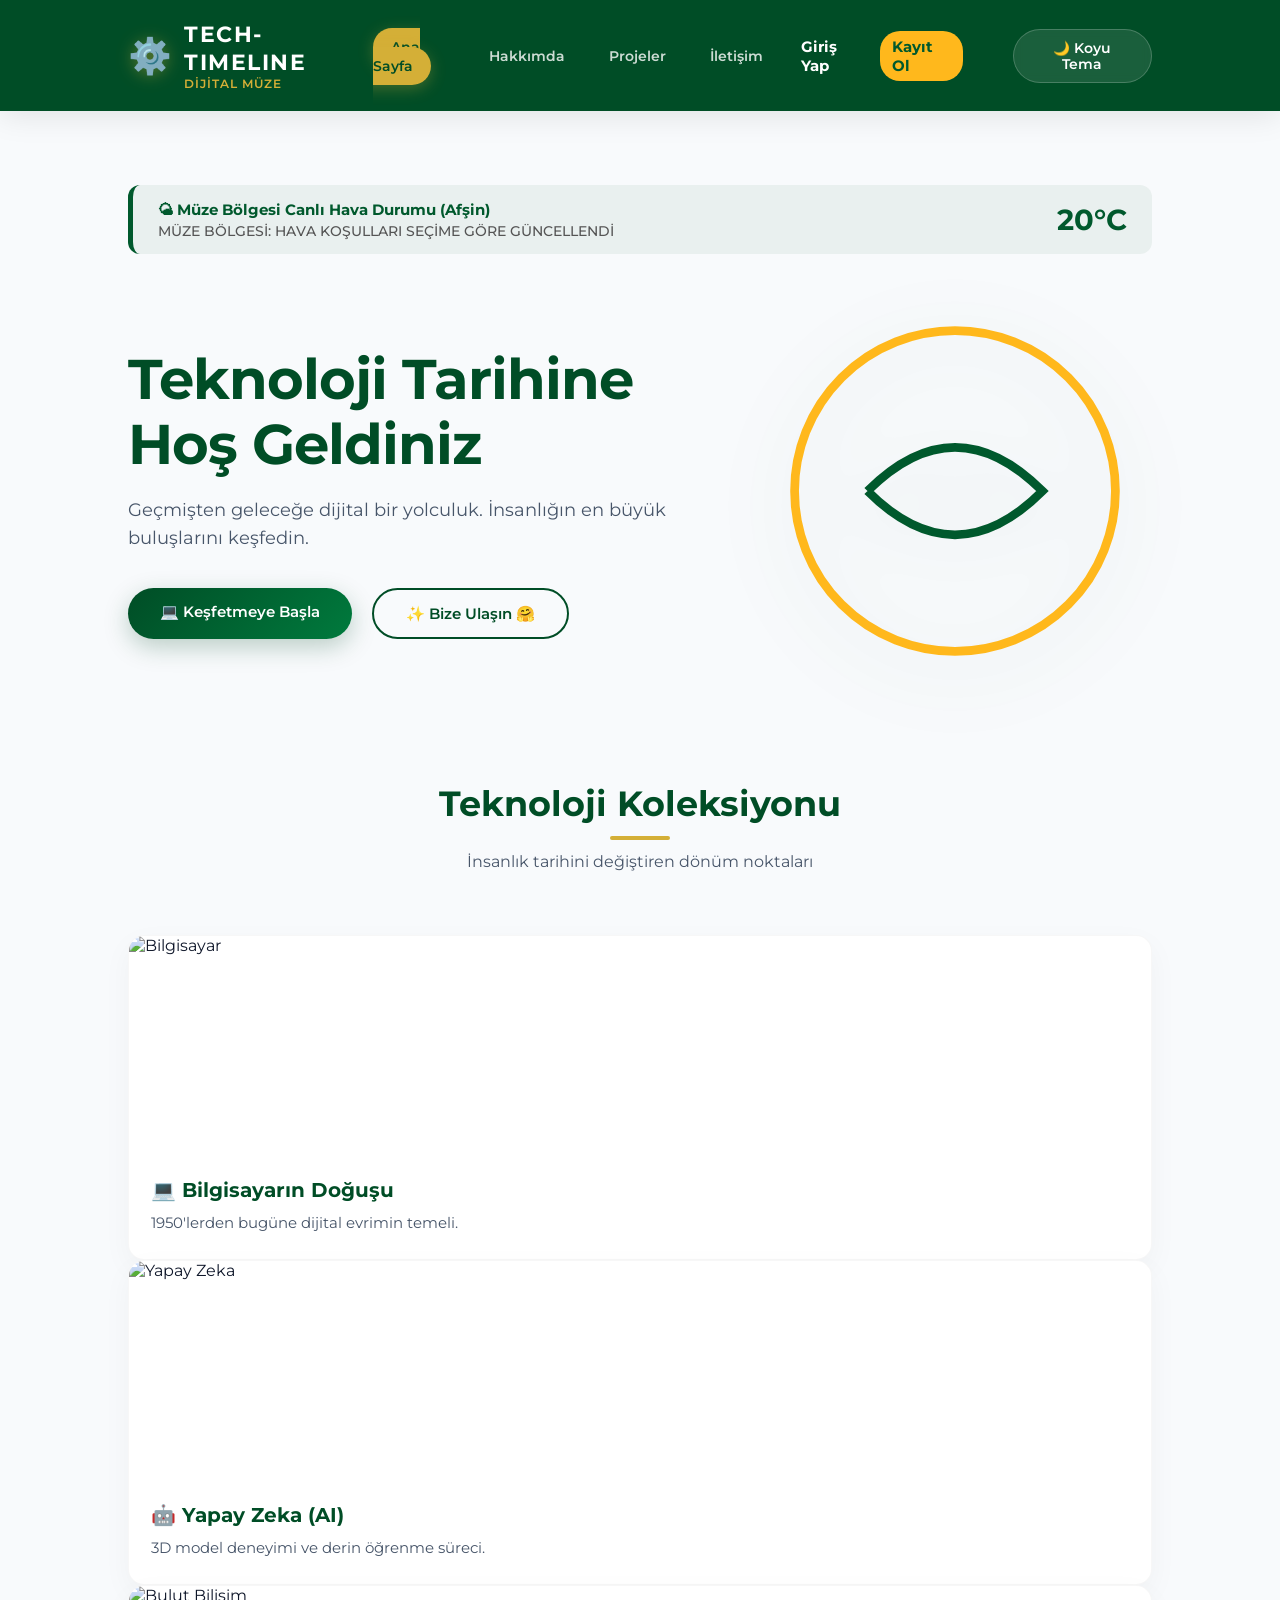
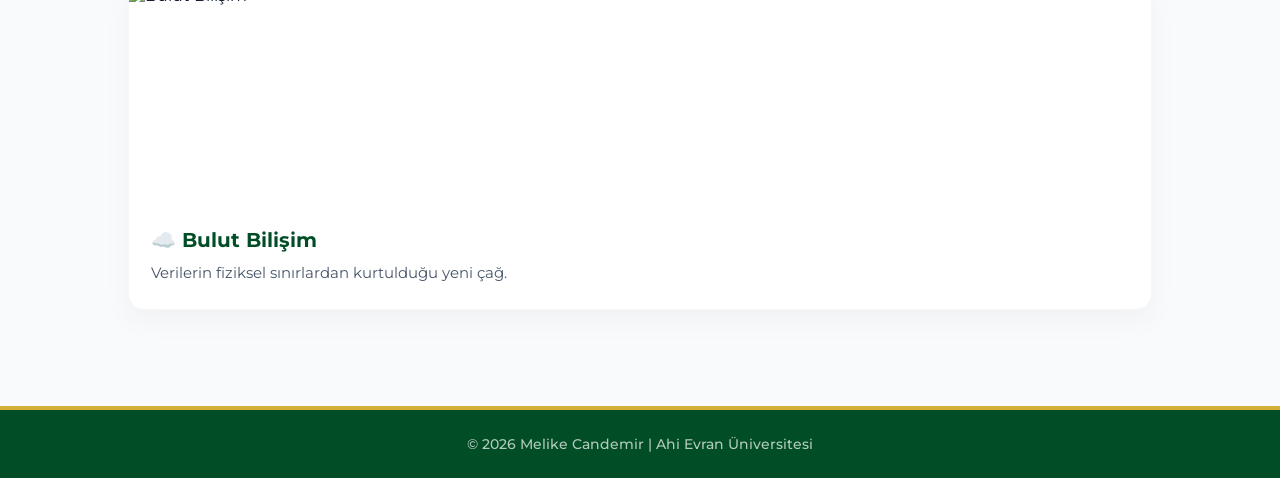
==== commit 0859e6b5: "10 HAZİRAN index.html güncellemesi 3" ====
--- a/index.html
+++ b/index.html
@@ -112,7 +112,7 @@
     <main>
         <div id="weather-section" style="background: rgba(0, 89, 45, 0.06); padding: 15px 25px; border-radius: 12px; margin: 10px auto 30px; max-width: 100%; display: flex; justify-content: space-between; align-items: center; border-left: 5px solid #00592D; font-family: 'Montserrat', sans-serif;">
             <div>
-                <h4 style="margin: 0; color: #00592D; font-size: 0.95rem; font-weight: 700;">🌤️ Müze Bölgesi Canlı Hava Durumu (Afşin)</h4>
+                <h4 style="margin: 0; color: #00592D; font-size: 0.95rem; font-weight: 700;">🌤 Müze Bölgesi Canlı Hava Durumu (<span id="weather-city-title">Afşin</span>)</h4>
                 <p id="weather-desc" style="margin: 4px 0 0; color: #555; font-size: 0.85rem; font-weight: 500;">Canlı iklim verileri senkronize ediliyor...</p>
             </div>
             <h1 id="weather-temp" style="margin: 0; color: #00592D; font-size: 1.8rem; font-weight: 700;">--°C</h1>
@@ -202,27 +202,41 @@
     </div>
 
     <div id="profile-modal" class="muze-modal">
-        <div class="muze-modal-content">
+        <div class="muze-modal-content" style="max-width: 460px;">
             <span id="close-profile" class="muze-modal-close">&times;</span>
-            <h3 style="color: #00592D; margin-top: 0; border-bottom: 2px solid #FFB81C; padding-bottom: 8px;">⚙️ Profil & Bilgi Yönetimi</h3>
+            <h3 style="color: #00592D; margin-top: 0; border-bottom: 2px solid #FFB81C; padding-bottom: 8px;">⚙️ Profil & Küratör Yönetimi</h3>
             
-            <div style="text-align: center; margin: 15px 0;">
-                <img id="profile-modal-preview" src="" style="width: 80px; height: 80px; border-radius: 50%; object-fit: cover; display: none; margin: 0 auto 10px; border: 2px solid #00592D;">
-                <label style="background: rgba(0,89,45,0.1); color: #00592D; padding: 6px 12px; border-radius: 20px; font-size: 0.8rem; font-weight: 700; cursor: pointer;">
-                    📸 Profil Fotoğrafı Seç
-                    <input type="file" id="profile-photo-input" accept="image/*" style="display: none;">
-                </label>
-            </div>
-
-            <h4 style="color: #FFB81C; margin: 10px 0 5px; font-size: 0.85rem; text-transform: uppercase;">🔒 Üyelik Bilgilerim</h4>
-            <input type="text" id="profile-fullname" class="muze-input" placeholder="Ad Soyad">
-            <input type="email" id="profile-email" class="muze-input" placeholder="E-posta Adresi">
-            
-            <h4 style="color: #FFB81C; margin: 15px 0 5px; font-size: 0.85rem; text-transform: uppercase;">🌤️ Manüel İklim Değiştirici (Veritabanı)</h4>
-            <input type="number" id="profile-weather-temp" class="muze-input" placeholder="Derece (°C) Örn: 24">
-            <input type="text" id="profile-weather-desc" class="muze-input" placeholder="Hava Durumu Örn: Güneşli ve Açık">
-
-            <button id="btn-submit-profile" class="muze-btn-submit" style="margin-top: 15px; background: #FFB81C; color: #00592D;">Değişiklikleri Kaydet</button>
+            <div style="display: flex; gap: 10px; margin: 15px 0;">
+                <button id="tab-btn-profile" style="flex: 1; padding: 8px; background: #00592D; color: white; border: none; border-radius: 6px; font-weight: bold; cursor: pointer; font-family: 'Montserrat';">👤 Bilgilerim</button>
+                <button id="tab-btn-favorites" style="flex: 1; padding: 8px; background: #f0f0f0; color: #333; border: none; border-radius: 6px; font-weight: bold; cursor: pointer; font-family: 'Montserrat';">❤️ Favorilerim (<span id="profile-fav-count">0</span>)</button>
+            </div>
+
+            <div id="tab-content-profile">
+                <div style="text-align: center; margin: 15px 0;">
+                    <img id="profile-modal-preview" src="" style="width: 70px; height: 70px; border-radius: 50%; object-fit: cover; display: none; margin: 0 auto 10px; border: 2px solid #00592D;">
+                    <label style="background: rgba(0,89,45,0.1); color: #00592D; padding: 6px 12px; border-radius: 20px; font-size: 0.8rem; font-weight: 700; cursor: pointer;">
+                        📸 Fotoğraf Değiştir
+                        <input type="file" id="profile-photo-input" accept="image/*" style="display: none;">
+                    </label>
+                </div>
+                <input type="text" id="profile-fullname" class="muze-input" placeholder="Ad Soyad">
+                <input type="email" id="profile-email" class="muze-input" placeholder="E-posta Adresi">
+                <h4 style="color: #FFB81C; margin: 15px 0 5px; font-size: 0.85rem; text-transform: uppercase;">🌤️ Müze Canlı İklim Bölgesi</h4>
+                <select id="profile-weather-city" class="muze-input" style="cursor: pointer; background: white;">
+                    <option value="Afsin,TR">Kahramanmaraş - Afşin 🌤️</option>
+                    <option value="Elbistan,TR">Kahramanmaraş - Elbistan ❄️</option>
+                    <option value="Kahramanmaras,TR">Kahramanmaraş - Merkez 🔥</option>
+                    <option value="Kirsehir,TR">Kırşehir - Merkez 🌾</option>
+                    <option value="Ankara,TR">Ankara - Elmadağ 🏔️</option>
+                </select>
+                <button id="btn-submit-profile" class="muze-btn-submit" style="margin-top: 15px; background: #FFB81C; color: #00592D;">Değişiklikleri Kaydet 💾</button>
+            </div>
+
+            <div id="tab-content-favorites" style="display: none;">
+                <h4 style="color: #00592D; margin: 10px 0; font-size: 0.95rem;">📌 Favoriye Eklemiş Olduğunuz Başlıklar</h4>
+                <div id="profile-favorites-list" style="max-height: 240px; overflow-y: auto; display: flex; flex-direction: column; gap: 8px; padding-right: 5px;">
+                    </div>
+            </div>
         </div>
     </div>
 
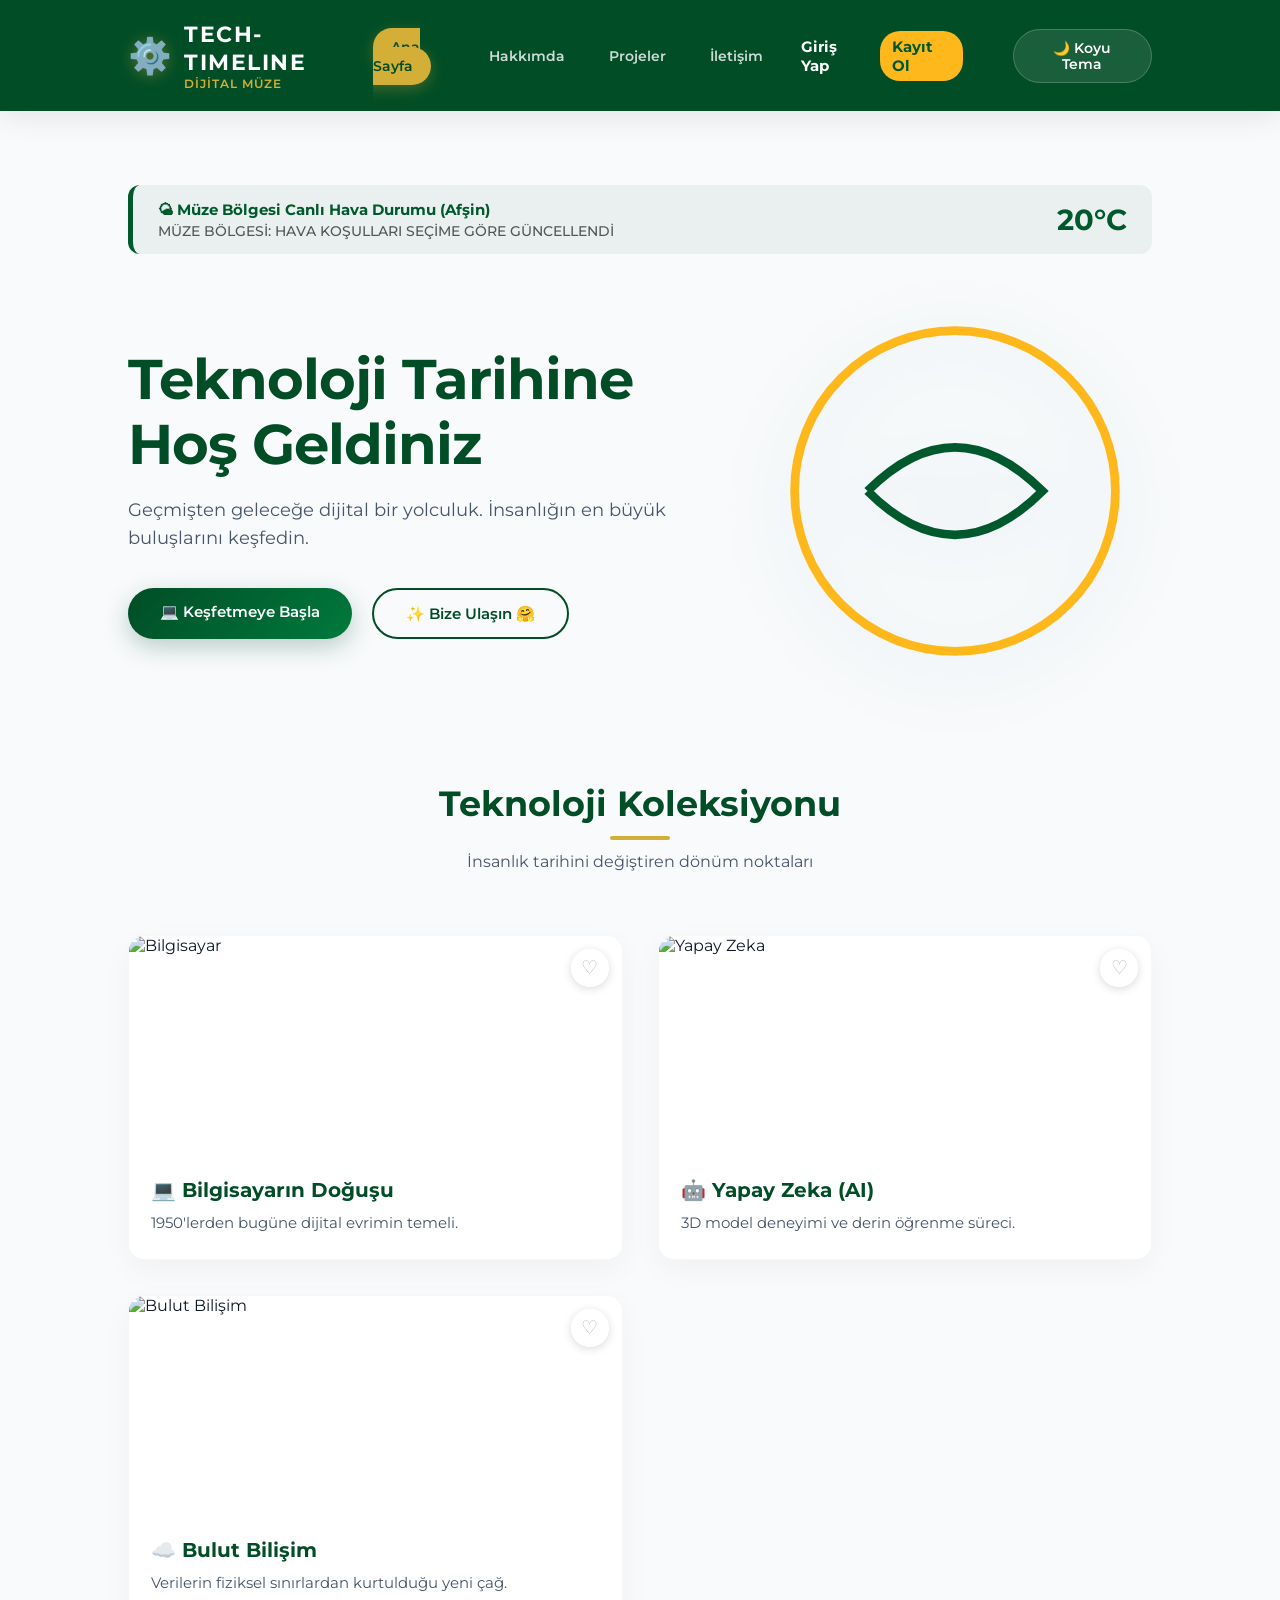
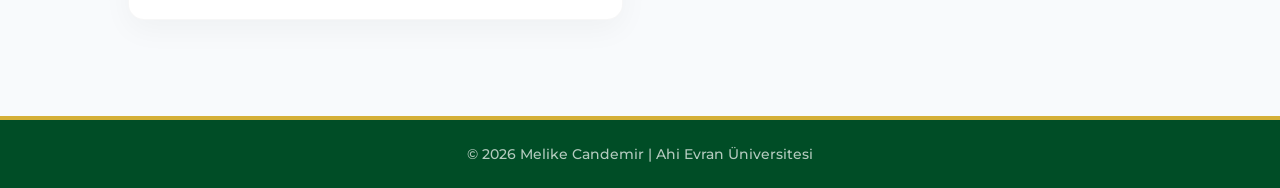
==== commit 432cda1b: "Add files via upload" ====
--- a/index.html
+++ b/index.html
@@ -7,7 +7,6 @@
     <link rel="stylesheet" href="assests/css/style.css">
     <link href="https://fonts.googleapis.com/css2?family=Montserrat:wght@400;700&display=swap" rel="stylesheet">
     <style>
-        /* Açılır Pencere (Modal) Tasarımları */
         .muze-modal {
             display: none;
             position: fixed;
@@ -46,7 +45,6 @@
         }
         .nav-auth-btn:hover { color: #FFB81C; }
         
-        /* Profil Menü Alanı */
         #trigger-profile-modal {
             display: flex;
             align-items: center;
@@ -146,39 +144,72 @@
             </div>
             
             <div class="card-grid">
-                <a href="pages/computer-history.html" class="card-link">
-                    <div class="card">
-                        <div class="card-image">
-                            <img src="https://images.unsplash.com/photo-1550745165-9bc0b252726f?q=80&w=1200" alt="Bilgisayar">
-                        </div>
-                        <h3>💻 Bilgisayarın Doğuşu</h3>
-                        <p>1950'lerden bugüne dijital evrimin temeli.</p>
-                    </div>
-                </a>
-
-                <a href="pages/ai-history.html" class="card-link">
-                    <div class="card">
-                        <div class="card-image">
-                            <img src="https://images.unsplash.com/photo-1677442136019-21780ecad995?q=80&w=1200" alt="Yapay Zeka">
-                        </div>
-                        <h3>🤖 Yapay Zeka (AI)</h3>
-                        <p>3D model deneyimi ve derin öğrenme süreci.</p>
-                    </div>
-                </a>
-
-                <a href="pages/cloud-history.html" class="card-link">
-                    <div class="card">
-                        <div class="card-image">
-                            <img src="https://images.unsplash.com/photo-1544197150-b99a580bb7a8?q=80&w=1200" alt="Bulut Bilişim">
-                        </div>
-                        <h3>☁️ Bulut Bilişim</h3>
-                        <p>Verilerin fiziksel sınırlardan kurtulduğu yeni çağ.</p>
-                    </div>
-                </a>
+
+                <!-- KART 1: Bilgisayarın Doğuşu -->
+                <div class="card-wrapper">
+                    <a href="pages/computer-history.html" class="card-link">
+                        <div class="card" id="card-bilgisayar">
+                            <div class="card-image">
+                                <img src="https://images.unsplash.com/photo-1550745165-9bc0b252726f?q=80&w=1200" alt="Bilgisayar">
+                            </div>
+                            <h3>💻 Bilgisayarın Doğuşu</h3>
+                            <p>1950'lerden bugüne dijital evrimin temeli.</p>
+                        </div>
+                    </a>
+                    <button
+                        class="fav-btn"
+                        id="fav-btn-bilgisayar"
+                        onclick="event.stopPropagation(); window.muzeIcerikFavoriTetikle('bilgisayar', '💻 Bilgisayarın Doğuşu')"
+                        title="Favorilere Ekle">
+                        ♡
+                    </button>
+                </div>
+
+                <!-- KART 2: Yapay Zeka -->
+                <div class="card-wrapper">
+                    <a href="pages/ai-history.html" class="card-link">
+                        <div class="card" id="card-yapay-zeka">
+                            <div class="card-image">
+                                <img src="https://images.unsplash.com/photo-1677442136019-21780ecad995?q=80&w=1200" alt="Yapay Zeka">
+                            </div>
+                            <h3>🤖 Yapay Zeka (AI)</h3>
+                            <p>3D model deneyimi ve derin öğrenme süreci.</p>
+                        </div>
+                    </a>
+                    <button
+                        class="fav-btn"
+                        id="fav-btn-yapay-zeka"
+                        onclick="event.stopPropagation(); window.muzeIcerikFavoriTetikle('yapay-zeka', '🤖 Yapay Zeka (AI)')"
+                        title="Favorilere Ekle">
+                        ♡
+                    </button>
+                </div>
+
+                <!-- KART 3: Bulut Bilişim -->
+                <div class="card-wrapper">
+                    <a href="pages/cloud-history.html" class="card-link">
+                        <div class="card" id="card-bulut">
+                            <div class="card-image">
+                                <img src="https://images.unsplash.com/photo-1544197150-b99a580bb7a8?q=80&w=1200" alt="Bulut Bilişim">
+                            </div>
+                            <h3>☁️ Bulut Bilişim</h3>
+                            <p>Verilerin fiziksel sınırlardan kurtulduğu yeni çağ.</p>
+                        </div>
+                    </a>
+                    <button
+                        class="fav-btn"
+                        id="fav-btn-bulut"
+                        onclick="event.stopPropagation(); window.muzeIcerikFavoriTetikle('bulut', '☁️ Bulut Bilişim')"
+                        title="Favorilere Ekle">
+                        ♡
+                    </button>
+                </div>
+
             </div>
         </section>
     </main>
 
+    <!-- GİRİŞ MODALI -->
     <div id="login-modal" class="muze-modal">
         <div class="muze-modal-content">
             <span id="close-login" class="muze-modal-close">&times;</span>
@@ -189,6 +220,7 @@
         </div>
     </div>
 
+    <!-- KAYIT MODALI -->
     <div id="register-modal" class="muze-modal">
         <div class="muze-modal-content">
             <span id="close-register" class="muze-modal-close">&times;</span>
@@ -201,6 +233,7 @@
         </div>
     </div>
 
+    <!-- PROFİL MODALI -->
     <div id="profile-modal" class="muze-modal">
         <div class="muze-modal-content" style="max-width: 460px;">
             <span id="close-profile" class="muze-modal-close">&times;</span>
@@ -235,12 +268,12 @@
             <div id="tab-content-favorites" style="display: none;">
                 <h4 style="color: #00592D; margin: 10px 0; font-size: 0.95rem;">📌 Favoriye Eklemiş Olduğunuz Başlıklar</h4>
                 <div id="profile-favorites-list" style="max-height: 240px; overflow-y: auto; display: flex; flex-direction: column; gap: 8px; padding-right: 5px;">
-                    </div>
+                </div>
             </div>
         </div>
     </div>
 
-    <div id="custom-toast" style="display: none;"></div>
+    <div id="custom-toast"></div>
 
     <footer class="footer">
         <p>&copy; 2026 Melike Candemir | Ahi Evran Üniversitesi</p>
--- a/assests/css/style.css
+++ b/assests/css/style.css
@@ -149,7 +149,82 @@
 .section-header h2::after { content: ''; position: absolute; bottom: 0; left: 50%; transform: translateX(-50%); width: 60px; height: 4px; background: var(--gold); border-radius: 2px; }
 .section-header p { margin-top: 12px; color: var(--text-muted); font-size: 1rem; }
 
-/* Premium Kart Izgarası ve Akıllı Kartlar */
+/* =============================================
+   KART IZGARASI VE FAVORİ BUTON SİSTEMİ
+   ============================================= */
+
+/* Izgara: card-grid (index.html'deki sınıf adıyla eşleşiyor) */
+.card-grid {
+    display: grid;
+    grid-template-columns: repeat(auto-fit, minmax(320px, 1fr));
+    gap: 35px;
+    width: 100%;
+}
+
+/* Her kartı saran wrapper — favori butonu için referans nokta */
+.card-wrapper {
+    position: relative;
+    display: flex;
+    flex-direction: column;
+}
+
+/* Favori (Kalp) Butonu */
+.fav-btn {
+    position: absolute;
+    top: 14px;
+    right: 14px;
+    z-index: 10;
+    width: 38px;
+    height: 38px;
+    border-radius: 50%;
+    border: 2px solid rgba(255, 255, 255, 0.85);
+    background: rgba(255, 255, 255, 0.92);
+    color: #bbb;
+    font-size: 1.2rem;
+    line-height: 1;
+    display: flex;
+    align-items: center;
+    justify-content: center;
+    cursor: pointer;
+    transition: all 0.3s cubic-bezier(0.16, 1, 0.3, 1);
+    box-shadow: 0 2px 10px rgba(0, 0, 0, 0.15);
+    padding: 0;
+    font-family: Arial, sans-serif;
+}
+
+.fav-btn:hover {
+    transform: scale(1.15);
+    border-color: #e74c3c;
+    color: #e74c3c;
+    box-shadow: 0 4px 18px rgba(231, 76, 60, 0.35);
+}
+
+/* Favorilere eklenmiş durum */
+.fav-btn.active {
+    background: #e74c3c;
+    border-color: #e74c3c;
+    color: #ffffff;
+    box-shadow: 0 4px 18px rgba(231, 76, 60, 0.45);
+}
+
+.fav-btn.active:hover {
+    background: #c0392b;
+    border-color: #c0392b;
+    transform: scale(1.15);
+}
+
+/* Ekleme animasyonu */
+@keyframes favPop {
+    0%   { transform: scale(1); }
+    40%  { transform: scale(1.35); }
+    70%  { transform: scale(0.9); }
+    100% { transform: scale(1); }
+}
+.fav-btn.pop {
+    animation: favPop 0.4s ease-out;
+}
+
+/* Kart stilleri (orijinal korundu) */
 .cards-grid { display: grid; grid-template-columns: repeat(auto-fit, minmax(320px, 1fr)); gap: 35px; width: 100%; }
 .card-link { text-decoration: none; color: inherit; display: block; }
 .card { 
@@ -171,9 +246,9 @@
 .card p { padding: 0 22px 25px; color: var(--text-muted); font-size: 0.92rem; line-height: 1.5; }
 
 /* Kart Hover Efektleri */
-.card-link:hover .card { transform: translateY(-8px); box-shadow: 0 20px 40px rgba(0, 0, 0, 0.08); border-color: var(--gold); }
-.dark-mode .card-link:hover .card { box-shadow: 0 20px 40px rgba(0, 0, 0, 0.4); }
-.card-link:hover .card-image img { transform: scale(1.06); }
+.card-wrapper:hover .card { transform: translateY(-8px); box-shadow: 0 20px 40px rgba(0, 0, 0, 0.08); border-color: var(--gold); }
+.dark-mode .card-wrapper:hover .card { box-shadow: 0 20px 40px rgba(0, 0, 0, 0.4); }
+.card-wrapper:hover .card-image img { transform: scale(1.06); }
 
 /* Minimalist ve Sabit Footer */
 .footer { 
@@ -194,32 +269,33 @@
     main { padding: 2rem 5%; }
     .header { padding: 15px 5%; }
 }
+
 /* --- PREMIUM TOAST BİLDİRİM KUTUSU STİLLERİ --- */
 #custom-toast {
-    position: fixed !important;
-    bottom: 30px !important;
-    right: 30px !important;
-    background-color: #00592D !important; /* Müze Yeşili */
-    color: #ffffff !important;
-    padding: 16px 28px !important;
-    border-radius: 50px !important;
-    box-shadow: 0 10px 30px rgba(0, 0, 0, 0.25) !important;
-    border: 2px solid #FFB81C !important; /* Altın Sarısı Şerit */
-    font-family: 'Montserrat', sans-serif !important;
-    font-weight: 600 !important;
-    font-size: 0.95rem !important;
-    z-index: 999999 !important; /* Her şeyin önünde gözüksün */
+    position: fixed;
+    bottom: 30px;
+    right: 30px;
+    background-color: #00592D;
+    color: #ffffff;
+    padding: 16px 28px;
+    border-radius: 50px;
+    box-shadow: 0 10px 30px rgba(0, 0, 0, 0.25);
+    border: 2px solid #FFB81C;
+    font-family: 'Montserrat', sans-serif;
+    font-weight: 600;
+    font-size: 0.95rem;
+    z-index: 999999;
     display: none;
+    pointer-events: none;
+    max-width: 340px;
+}
+
+#custom-toast.toast-visible {
+    display: block;
     animation: toastSlaytGiris 0.4s ease-out;
 }
 
 @keyframes toastSlaytGiris {
-    from {
-        transform: translateY(50px);
-        opacity: 0;
-    }
-    to {
-        transform: translateY(0);
-        opacity: 1;
-    }
-}
+    from { transform: translateY(50px); opacity: 0; }
+    to   { transform: translateY(0);    opacity: 1; }
+}
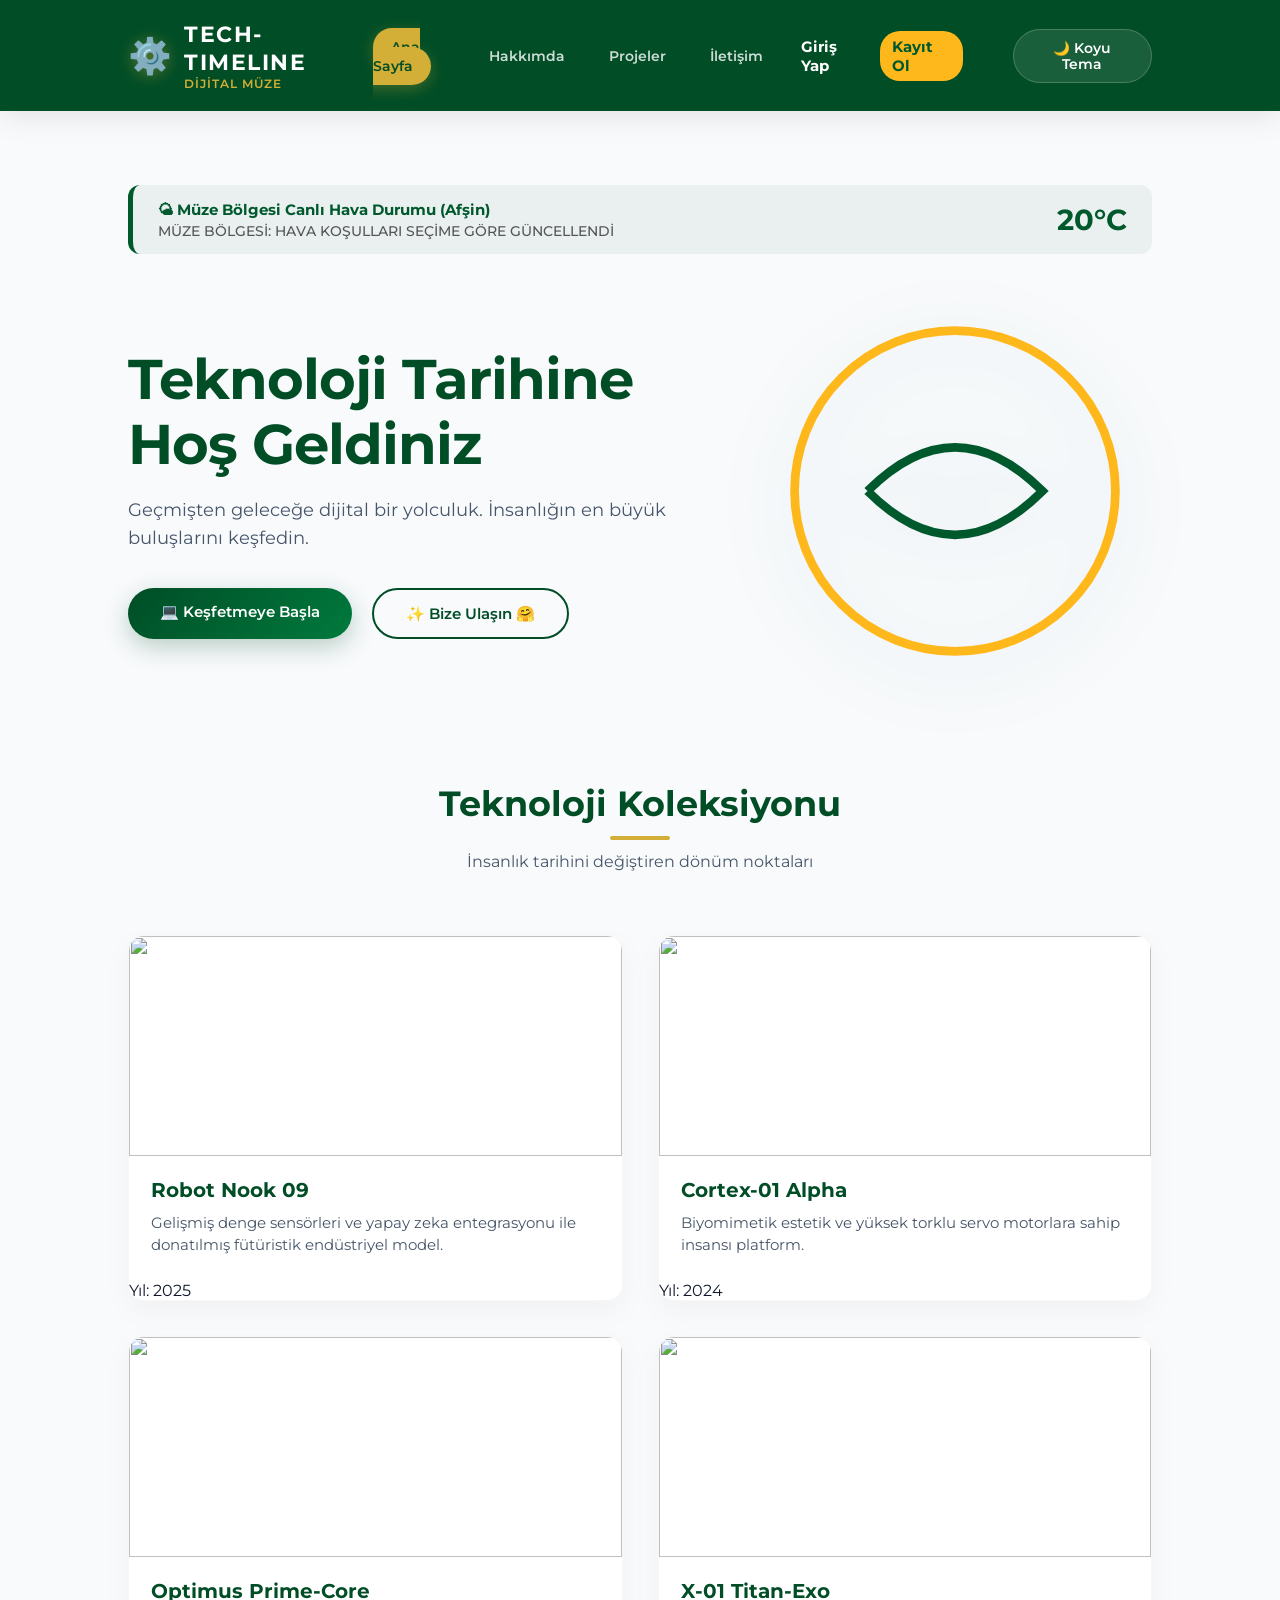
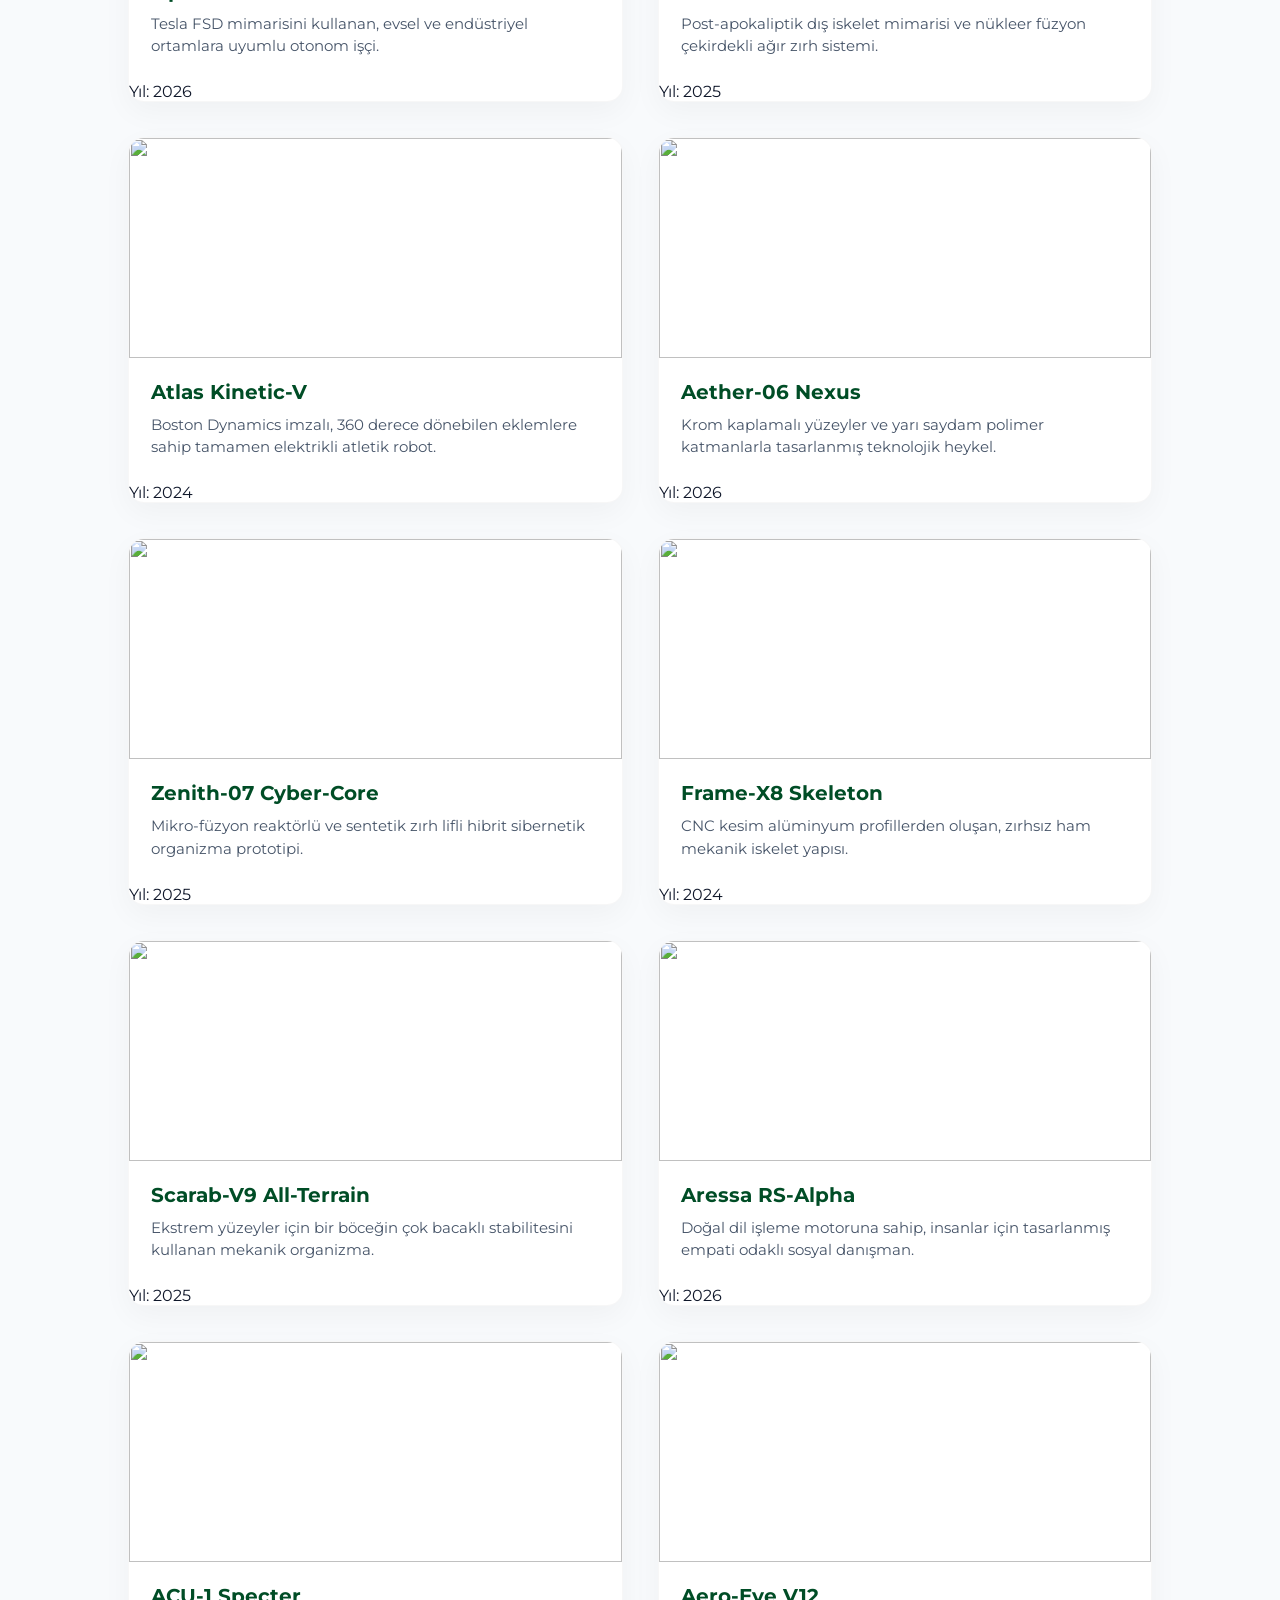
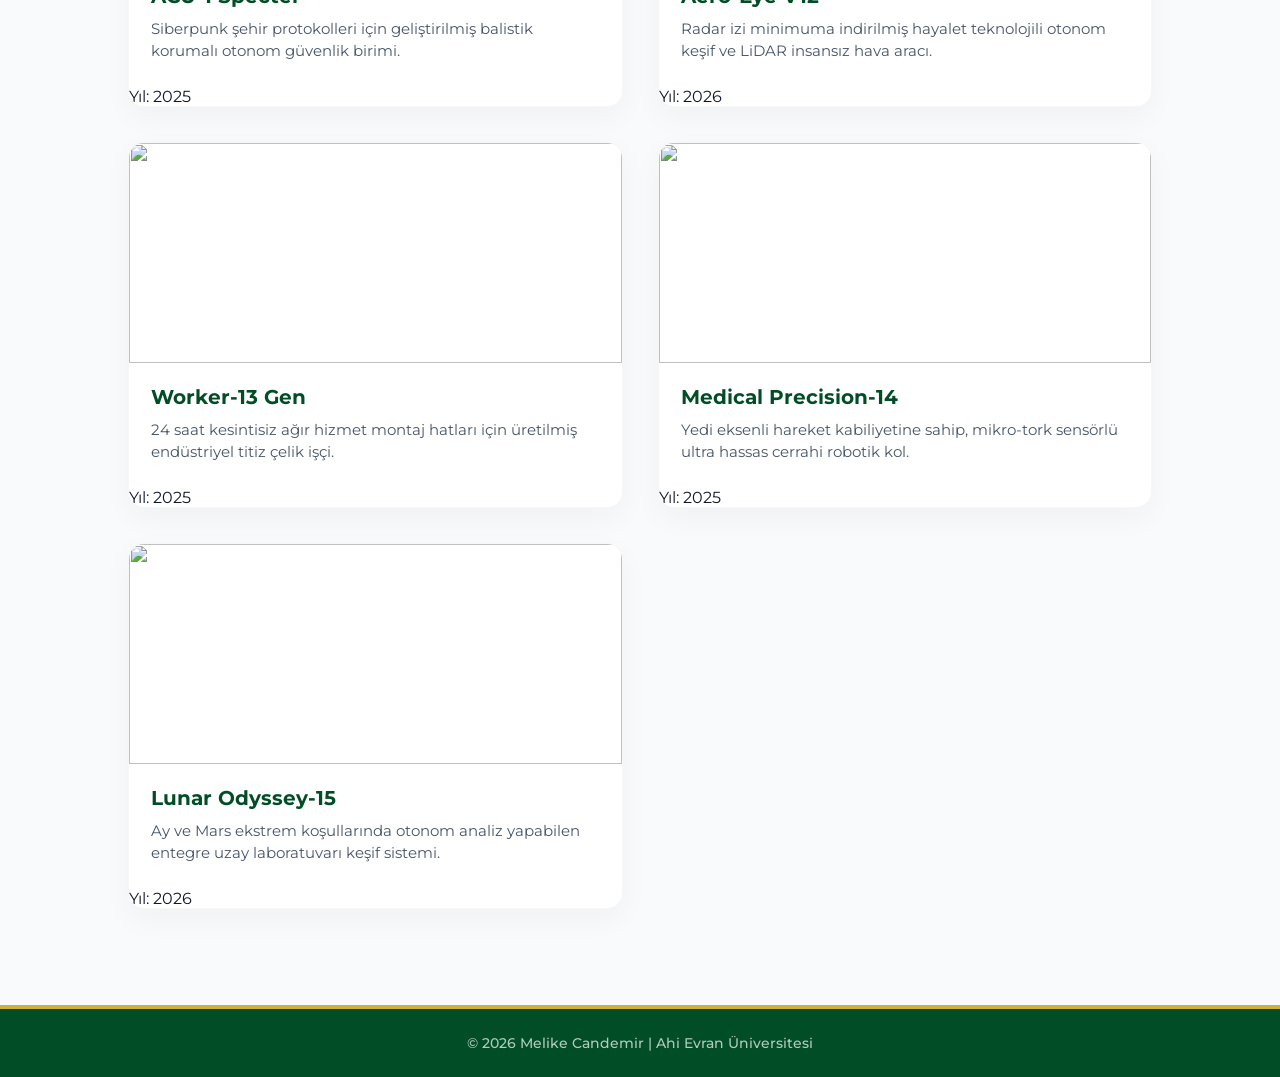
==== commit 0bb03ea3: "Add files via upload" ====
--- a/index.html
+++ b/index.html
@@ -143,68 +143,9 @@
                 <p>İnsanlık tarihini değiştiren dönüm noktaları</p>
             </div>
             
-            <div class="card-grid">
-
-                <!-- KART 1: Bilgisayarın Doğuşu -->
-                <div class="card-wrapper">
-                    <a href="pages/computer-history.html" class="card-link">
-                        <div class="card" id="card-bilgisayar">
-                            <div class="card-image">
-                                <img src="https://images.unsplash.com/photo-1550745165-9bc0b252726f?q=80&w=1200" alt="Bilgisayar">
-                            </div>
-                            <h3>💻 Bilgisayarın Doğuşu</h3>
-                            <p>1950'lerden bugüne dijital evrimin temeli.</p>
-                        </div>
-                    </a>
-                    <button
-                        class="fav-btn"
-                        id="fav-btn-bilgisayar"
-                        onclick="event.stopPropagation(); window.muzeIcerikFavoriTetikle('bilgisayar', '💻 Bilgisayarın Doğuşu')"
-                        title="Favorilere Ekle">
-                        ♡
-                    </button>
-                </div>
-
-                <!-- KART 2: Yapay Zeka -->
-                <div class="card-wrapper">
-                    <a href="pages/ai-history.html" class="card-link">
-                        <div class="card" id="card-yapay-zeka">
-                            <div class="card-image">
-                                <img src="https://images.unsplash.com/photo-1677442136019-21780ecad995?q=80&w=1200" alt="Yapay Zeka">
-                            </div>
-                            <h3>🤖 Yapay Zeka (AI)</h3>
-                            <p>3D model deneyimi ve derin öğrenme süreci.</p>
-                        </div>
-                    </a>
-                    <button
-                        class="fav-btn"
-                        id="fav-btn-yapay-zeka"
-                        onclick="event.stopPropagation(); window.muzeIcerikFavoriTetikle('yapay-zeka', '🤖 Yapay Zeka (AI)')"
-                        title="Favorilere Ekle">
-                        ♡
-                    </button>
-                </div>
-
-                <!-- KART 3: Bulut Bilişim -->
-                <div class="card-wrapper">
-                    <a href="pages/cloud-history.html" class="card-link">
-                        <div class="card" id="card-bulut">
-                            <div class="card-image">
-                                <img src="https://images.unsplash.com/photo-1544197150-b99a580bb7a8?q=80&w=1200" alt="Bulut Bilişim">
-                            </div>
-                            <h3>☁️ Bulut Bilişim</h3>
-                            <p>Verilerin fiziksel sınırlardan kurtulduğu yeni çağ.</p>
-                        </div>
-                    </a>
-                    <button
-                        class="fav-btn"
-                        id="fav-btn-bulut"
-                        onclick="event.stopPropagation(); window.muzeIcerikFavoriTetikle('bulut', '☁️ Bulut Bilişim')"
-                        title="Favorilere Ekle">
-                        ♡
-                    </button>
-                </div>
-
+            <!-- Kartlar data.json'dan JS tarafından dinamik olarak üretilir -->
+            <div class="card-grid" id="koleksiyon-konteynir">
+                <p style="text-align:center; color:#888; padding:40px;">Koleksiyon yükleniyor...</p>
             </div>
         </section>
     </main>
